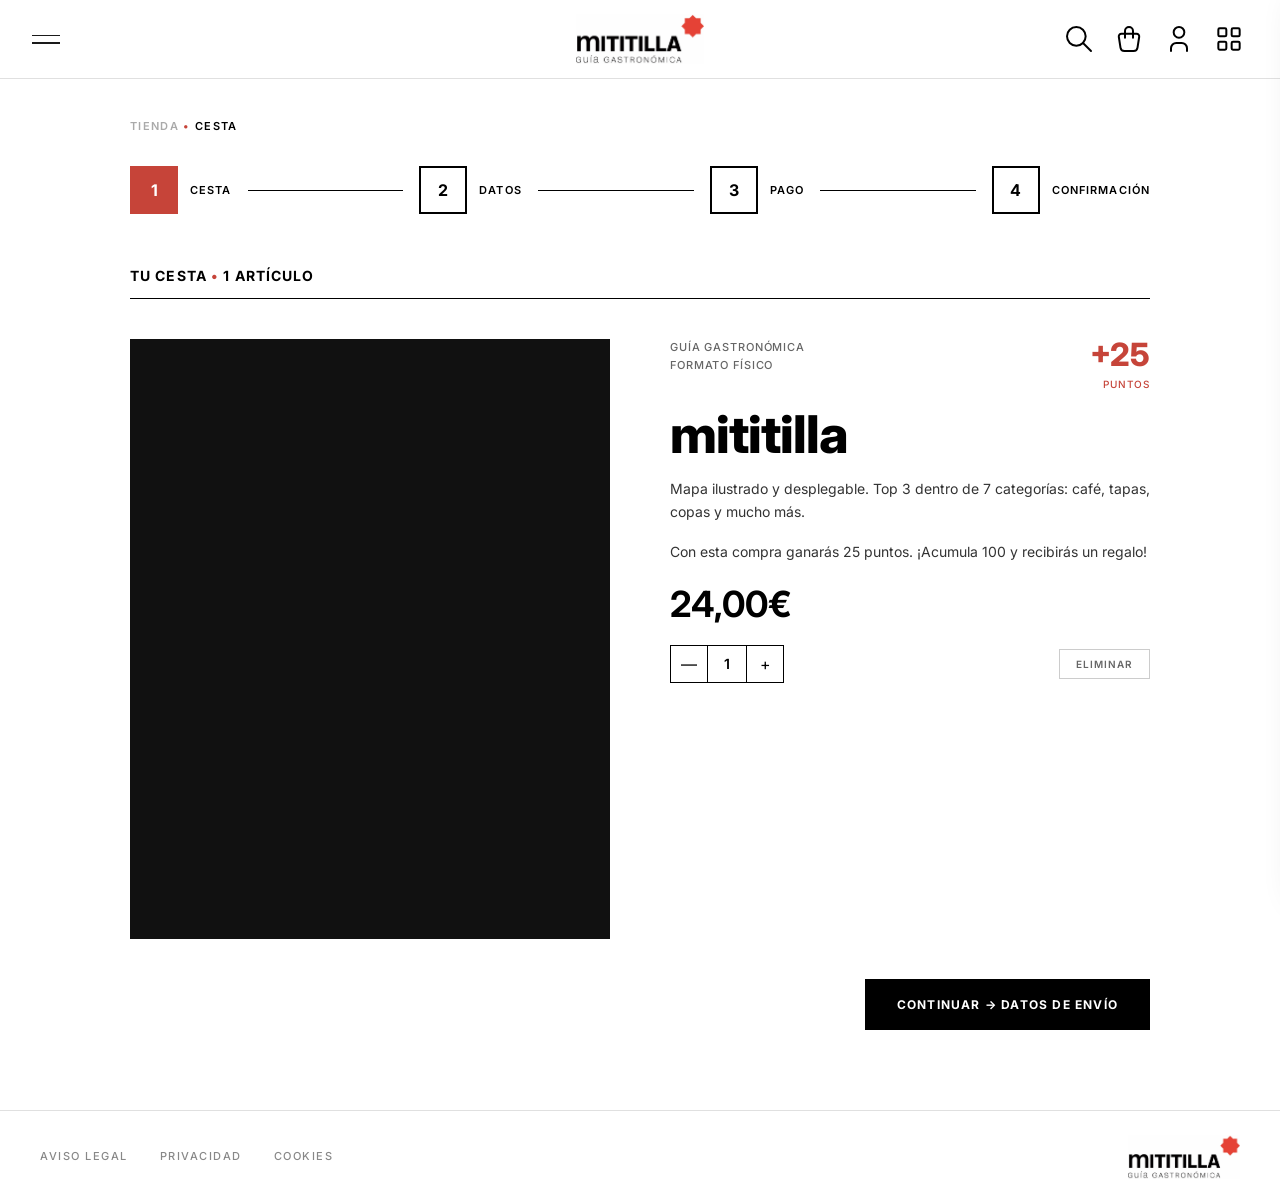
==== cesta.html @ f6d490cc "añadir cambios en el script, la nueva seccion de cesta y de apartados legales, y tienda" ====
<!doctype html>
<html lang="es">
<head>
    <meta charset="utf-8" />
    <meta name="viewport" content="width=device-width, initial-scale=1" />
    <title>Tienda — Mititilla</title>
    <link href="https://fonts.googleapis.com/css2?family=Inter:wght@300;400;600;700;800&display=swap" rel="stylesheet">
    <link rel="stylesheet" href="styles.css">
    <style>

        /* ══════════════════════════
           CHECKOUT — TIENDA
        ══════════════════════════ */

        .tk-wrap {
            max-width: 1100px;
            margin: 0 auto;
            padding: 40px 40px 80px;
        }

        .tk-eyebrow {
            font-size: 11px; font-weight: 600;
            letter-spacing: .12em; text-transform: uppercase;
            margin: 0 0 32px; color: #000;
        }
        .tk-eyebrow-muted { color: #aaa; }
        .tk-eyebrow-dot { color: var(--red); }

        /* ── Stepper ── */
        .tk-stepper {
            display: flex;
            align-items: center;
            margin-bottom: 52px;
        }

        .tk-step-item {
            display: flex;
            align-items: center;
            gap: 12px;
            flex-shrink: 0;
        }

        .tk-step-num {
            width: 48px; height: 48px;
            border: 2px solid #000;
            display: flex; align-items: center; justify-content: center;
            font-size: 16px; font-weight: 700;
            font-family: 'Inter', sans-serif;
            flex-shrink: 0;
            color: #000;
        }

        .tk-step-num.is-active {
            background: var(--red);
            border-color: var(--red);
            color: white;
        }

        .tk-step-num.is-done {
            background: #000;
            border-color: #000;
            color: white;
        }

        .tk-step-label {
            font-size: 11px; font-weight: 600;
            letter-spacing: .1em; text-transform: uppercase;
            color: #000;
        }

        .tk-step-line {
            flex: 1;
            height: 1px;
            background: #000;
            margin: 0 16px;
        }

        /* ── Contenido pasos ── */
        .tk-step-content.hidden { display: none; }

        /* ── Títulos de sección ── */
        .tk-section-title {
            font-size: 14px; font-weight: 700;
            letter-spacing: .08em; text-transform: uppercase;
            color: #000; margin: 0 0 12px;
        }
        .tk-section-title span { color: var(--red); }

        .tk-section-line {
            border: none;
            border-top: 1px solid #000;
            margin: 0 0 40px;
        }

        /* ── Botones ── */
        .tk-btn-primary {
            background: #000; color: white;
            border: none; padding: 18px 32px;
            font-family: 'Inter', sans-serif;
            font-size: 12px; font-weight: 700;
            letter-spacing: .1em; text-transform: uppercase;
            cursor: pointer;
        }
        .tk-btn-primary:hover { background: #222; }

        .tk-btn-outline {
            background: none; color: #000;
            border: 2px solid #000; padding: 16px 28px;
            font-family: 'Inter', sans-serif;
            font-size: 12px; font-weight: 700;
            letter-spacing: .1em; text-transform: uppercase;
            cursor: pointer;
        }
        .tk-btn-outline:hover { background: #000; color: white; }

        /* ══ STEP 1: CESTA ══ */

        .tk-cart-row {
            display: grid;
            grid-template-columns: 1fr 1fr;
            gap: 60px;
            align-items: start;
            margin-bottom: 40px;
        }

        .tk-cart-img-placeholder {
            width: 100%; aspect-ratio: 4/5;
            background: #111; display: block;
        }

        .tk-cart-img img {
            width: 100%; aspect-ratio: 4/5;
            object-fit: cover; display: block;
        }

        .tk-cart-info {
            display: flex;
            flex-direction: column;
            gap: 16px;
        }

        .tk-cart-header {
            display: flex;
            justify-content: space-between;
            align-items: flex-start;
        }

        .tk-cart-category {
            font-size: 11px; font-weight: 500;
            letter-spacing: .08em; text-transform: uppercase;
            color: #666; line-height: 1.6; margin: 0;
        }

        .tk-points-badge { text-align: right; flex-shrink: 0; }

        .tk-points-badge-num {
            font-size: 32px; font-weight: 800;
            color: var(--red); line-height: 1; display: block;
        }

        .tk-points-badge-label {
            font-size: 10px; font-weight: 500;
            letter-spacing: .08em; text-transform: uppercase;
            color: var(--red);
        }

        .tk-cart-brand {
            font-size: 52px; font-weight: 800;
            letter-spacing: -.02em; text-transform: lowercase;
            color: #000; line-height: 1; margin: 0;
        }

        .tk-cart-desc {
            font-size: 14px; font-weight: 400;
            line-height: 1.65; color: #333; margin: 0;
        }

        .tk-cart-price {
            font-size: 36px; font-weight: 700;
            color: #000; margin: 0;
        }

        .tk-cart-controls {
            display: flex;
            align-items: center;
            justify-content: space-between;
        }

        .tk-qty {
            display: flex;
            align-items: center;
            border: 1px solid #000;
        }

        .tk-qty-btn {
            width: 36px; height: 36px;
            background: none; border: none;
            font-size: 16px; cursor: pointer;
            font-family: 'Inter', sans-serif;
            display: flex; align-items: center; justify-content: center;
        }
        .tk-qty-btn:hover { background: #f0f0f0; }

        .tk-qty-num {
            width: 40px; text-align: center;
            font-size: 14px; font-weight: 600;
            border-left: 1px solid #000;
            border-right: 1px solid #000;
            height: 36px; line-height: 36px;
            display: inline-block;
        }

        .tk-eliminar-btn {
            background: none; border: 1px solid #ccc;
            padding: 8px 16px;
            font-family: 'Inter', sans-serif;
            font-size: 10px; font-weight: 600;
            letter-spacing: .1em; text-transform: uppercase;
            cursor: pointer; color: #666;
        }
        .tk-eliminar-btn:hover { border-color: #000; color: #000; }

        .tk-cart-footer {
            display: flex;
            justify-content: flex-end;
        }

        /* ══ STEP 2: DATOS ══ */

        .tk-form-section { margin-bottom: 48px; }

        .tk-form-grid-2 {
            display: grid;
            grid-template-columns: 1fr 1fr;
            gap: 20px;
        }

        .tk-form-group {
            display: flex; flex-direction: column;
            gap: 6px; margin-bottom: 20px;
        }

        .tk-form-label {
            font-size: 10px; font-weight: 700;
            letter-spacing: .1em; text-transform: uppercase;
            color: #000;
        }
        .tk-form-label span { color: var(--red); margin-left: 2px; }

        .tk-form-input {
            border: 1px solid #ccc;
            padding: 12px 14px;
            font-family: 'Inter', sans-serif;
            font-size: 14px; font-weight: 400;
            color: #000; outline: none;
            width: 100%; box-sizing: border-box;
        }
        .tk-form-input:focus { border-color: #000; }

        .tk-form-check {
            display: flex;
            align-items: flex-start;
            gap: 12px;
            margin: 8px 0 32px;
        }

        .tk-form-check input[type="checkbox"] {
            width: 18px; height: 18px;
            accent-color: var(--red);
            flex-shrink: 0; margin-top: 2px;
            cursor: pointer;
        }

        .tk-form-check label {
            font-size: 13px; font-weight: 400;
            color: #333; line-height: 1.5; cursor: pointer;
        }
        .tk-form-check label a { color: #000; text-decoration: underline; }

        .tk-form-footer {
            display: flex;
            justify-content: space-between;
            align-items: center;
            padding-top: 32px;
        }

        .tk-promo-banner {
            background: var(--red); color: white;
            padding: 18px 40px;
            display: flex; align-items: center; gap: 16px;
            margin-top: 52px;
            font-size: 12px; font-weight: 700;
            letter-spacing: .08em; text-transform: uppercase;
        }

        /* ══ STEP 3: PAGO ══ */

        .tk-pay-product {
            display: grid;
            grid-template-columns: 140px 1fr;
            gap: 28px;
            align-items: center;
            margin-bottom: 48px;
        }

        .tk-pay-img-placeholder {
            width: 140px; height: 140px;
            background: #111; display: block;
        }

        .tk-pay-img img {
            width: 140px; height: 140px;
            object-fit: cover; display: block;
        }

        .tk-pay-product-category {
            font-size: 10px; font-weight: 500;
            letter-spacing: .1em; text-transform: uppercase;
            color: #666; margin: 0 0 6px; line-height: 1.6;
        }

        .tk-pay-product-brand {
            font-size: 36px; font-weight: 800;
            letter-spacing: -.02em; text-transform: lowercase;
            color: #000; margin: 0 0 12px;
        }

        .tk-pay-qty-badge {
            display: inline-flex;
            align-items: center; gap: 8px;
            border: 1px solid #000;
            padding: 5px 12px;
            font-size: 11px; font-weight: 600;
            letter-spacing: .08em; text-transform: uppercase;
        }

        .tk-pay-layout {
            display: grid;
            grid-template-columns: 1fr auto;
            gap: 60px;
            align-items: start;
        }

        .tk-price-row {
            display: flex;
            justify-content: space-between;
            align-items: center;
            padding: 16px 0;
            border-bottom: 1px solid #e0e0e0;
            font-size: 13px; font-weight: 400;
            color: #333;
        }
        .tk-price-row:first-child { border-top: 1px solid #e0e0e0; }

        .tk-price-label {
            font-size: 11px; font-weight: 600;
            letter-spacing: .08em; text-transform: uppercase;
        }

        .tk-price-row--total {
            border-bottom: none;
            padding-top: 24px;
        }
        .tk-price-row--total .tk-price-label {
            font-size: 13px; font-weight: 800;
        }
        .tk-price-row--total .tk-price-amount {
            font-size: 32px; font-weight: 800;
            color: #000;
        }

        .tk-shipping-box {
            background: #f5f5f5;
            padding: 20px 24px;
            display: flex; gap: 14px;
            align-items: flex-start;
            width: 300px;
            margin-bottom: 24px;
            box-sizing: border-box;
        }
        .tk-shipping-box svg { flex-shrink: 0; margin-top: 2px; }
        .tk-shipping-box p {
            font-size: 13px; font-weight: 400;
            line-height: 1.6; color: #333; margin: 0;
        }

        /* ══ STEP 4: CONFIRMACIÓN ══ */

        .tk-confirm-hero {
            border: 2px solid #000;
            padding: 32px 40px;
            margin-bottom: 52px;
            display: flex;
            flex-direction: column;
            gap: 14px;
        }

        .tk-confirm-hero-top {
            display: flex;
            align-items: center;
            gap: 24px;
        }

        .tk-check-box {
            width: 56px; height: 56px;
            background: #000;
            display: flex; align-items: center; justify-content: center;
            flex-shrink: 0;
        }

        .tk-confirm-title {
            font-size: 48px; font-weight: 800;
            letter-spacing: -.02em; text-transform: lowercase;
            color: #000; margin: 0; line-height: 1;
        }

        .tk-confirm-sub {
            font-size: 14px; font-weight: 400;
            color: #333; margin: 0;
        }

        .tk-confirm-ref {
            font-size: 11px; font-weight: 700;
            letter-spacing: .12em; text-transform: uppercase;
            color: #000; margin: 0;
        }
        .tk-confirm-ref span { color: var(--red); }

        .tk-confirm-grid {
            display: grid;
            grid-template-columns: 1fr 1fr;
            gap: 12px;
            margin-bottom: 52px;
        }

        .tk-confirm-card {
            border: 1px solid #e0e0e0;
            padding: 20px 24px;
        }

        .tk-confirm-label {
            font-size: 10px; font-weight: 700;
            letter-spacing: .12em; text-transform: uppercase;
            color: #666; margin: 0 0 6px;
        }

        .tk-confirm-value {
            font-size: 14px; font-weight: 400;
            color: #000; margin: 0; line-height: 1.5;
        }
        .tk-confirm-value--red { color: var(--red); font-weight: 600; }

        .tk-confirm-product {
            display: grid;
            grid-template-columns: 100px 1fr auto auto;
            gap: 20px;
            align-items: center;
            border: 1px solid #e0e0e0;
            padding: 20px;
            margin-bottom: 52px;
        }

        .tk-confirm-product-img {
            width: 100px; height: 100px;
            background: #111; display: block;
        }

        .tk-confirm-product-cat {
            font-size: 10px; font-weight: 600;
            letter-spacing: .1em; text-transform: uppercase;
            color: #666; margin: 0 0 4px;
        }

        .tk-confirm-product-brand {
            font-size: 28px; font-weight: 800;
            text-transform: lowercase;
            color: #000; margin: 0;
        }

        .tk-confirm-qty-badge {
            display: inline-flex;
            align-items: center; gap: 8px;
            border: 1px solid #000;
            padding: 5px 12px;
            font-size: 11px; font-weight: 600;
            letter-spacing: .08em; text-transform: uppercase;
        }

        .tk-confirm-product-price {
            font-size: 22px; font-weight: 700;
            color: #000; margin: 0;
        }

        .tk-final-banner {
            background: var(--red); color: white;
            padding: 32px 40px;
            display: flex; gap: 24px;
            align-items: flex-start;
        }
        .tk-final-banner svg { flex-shrink: 0; margin-top: 4px; }

        .tk-final-banner-title {
            font-size: 20px; font-weight: 800;
            letter-spacing: .04em; text-transform: uppercase;
            margin: 0 0 8px; color: white;
        }

        .tk-final-banner-desc {
            font-size: 13px; font-weight: 400;
            color: rgba(255,255,255,0.85);
            margin: 0; line-height: 1.6;
        }

        /* ── Footer ── */
        .site-footer--shop {
            display: flex; justify-content: space-between; align-items: center;
            padding: 24px 40px; border-top: 1px solid var(--border);
        }
        .footer-nav--shop { justify-content: flex-start; gap: 32px; }
        .footer-logo-img { height: 44px; object-fit: contain; display: block; }

        @media (max-width: 768px) {
            .tk-wrap { padding: 24px 20px 60px; }
            .tk-cart-row { grid-template-columns: 1fr; gap: 32px; }
            .tk-form-grid-2 { grid-template-columns: 1fr; }
            .tk-pay-layout { grid-template-columns: 1fr; gap: 32px; }
            .tk-shipping-box { width: 100%; }
            .tk-confirm-grid { grid-template-columns: 1fr; }
            .tk-confirm-product { grid-template-columns: 80px 1fr; gap: 12px; }
            .tk-confirm-qty-badge, .tk-confirm-product-price { grid-column: 2; }
            .tk-step-label { display: none; }
            .tk-confirm-title { font-size: 32px; }
        }

    </style>
</head>
<body>

<header class="site-header">
    <div data-mit-toggle-here></div>
    <div class="logo-wrap">
        <img src="logotipo-08.jpg" alt="Mititilla" class="logo" />
    </div>
    <nav class="header-icons" aria-label="Accesos rápidos">
        <button class="icon-btn" data-target="search" aria-label="Buscar">
            <svg xmlns="http://www.w3.org/2000/svg" width="32" height="32" viewBox="0 0 24 24" fill="none" stroke="#000" stroke-width="1.5" stroke-linecap="round" stroke-linejoin="round"><path d="M10 10m-7 0a7 7 0 1 0 14 0a7 7 0 1 0 -14 0"/><path d="M21 21l-6 -6"/></svg>
        </button>
        <button class="icon-btn" data-target="cart" aria-label="Cesta">
            <svg xmlns="http://www.w3.org/2000/svg" width="32" height="32" viewBox="0 0 24 24" fill="none" stroke="#000" stroke-width="1.5" stroke-linecap="round" stroke-linejoin="round"><path d="M6.331 8h11.339a2 2 0 0 1 1.977 2.304l-1.255 8.152a3 3 0 0 1 -2.966 2.544h-6.852a3 3 0 0 1 -2.965 -2.544l-1.255 -8.152a2 2 0 0 1 1.977 -2.304z"/><path d="M9 11v-5a3 3 0 0 1 6 0v5"/></svg>
        </button>
        <button class="icon-btn" data-target="profile" aria-label="Perfil">
            <svg xmlns="http://www.w3.org/2000/svg" width="32" height="32" viewBox="0 0 24 24" fill="none" stroke="#000" stroke-width="1.5" stroke-linecap="round" stroke-linejoin="round"><path d="M8 7a4 4 0 1 0 8 0a4 4 0 0 0 -8 0"/><path d="M6 21v-2a4 4 0 0 1 4 -4h4a4 4 0 0 1 4 4v2"/></svg>
        </button>
        <button class="icon-btn" data-target="community" aria-label="Comunidad">
            <svg xmlns="http://www.w3.org/2000/svg" width="32" height="32" viewBox="0 0 24 24" fill="none" stroke="#000" stroke-width="1.5" stroke-linecap="round" stroke-linejoin="round"><path d="M4 4m0 1a1 1 0 0 1 1 -1h4a1 1 0 0 1 1 1v4a1 1 0 0 1 -1 1h-4a1 1 0 0 1 -1 -1z"/><path d="M14 4m0 1a1 1 0 0 1 1 -1h4a1 1 0 0 1 1 1v4a1 1 0 0 1 -1 1h-4a1 1 0 0 1 -1 -1z"/><path d="M4 14m0 1a1 1 0 0 1 1 -1h4a1 1 0 0 1 1 1v4a1 1 0 0 1 -1 1h-4a1 1 0 0 1 -1 -1z"/><path d="M14 14m0 1a1 1 0 0 1 1 -1h4a1 1 0 0 1 1 1v4a1 1 0 0 1 -1 1h-4a1 1 0 0 1 -1 -1z"/></svg>
        </button>
    </nav>
</header>

<main>
    <div class="tk-wrap">

        <p class="tk-eyebrow"><span class="tk-eyebrow-muted">TIENDA</span> <span class="tk-eyebrow-dot">•</span> CESTA</p>

        <!-- ── Stepper ── -->
        <div class="tk-stepper">
            <div class="tk-step-item">
                <div class="tk-step-num is-active" id="sn1">1</div>
                <span class="tk-step-label">CESTA</span>
            </div>
            <div class="tk-step-line"></div>
            <div class="tk-step-item">
                <div class="tk-step-num" id="sn2">2</div>
                <span class="tk-step-label">DATOS</span>
            </div>
            <div class="tk-step-line"></div>
            <div class="tk-step-item">
                <div class="tk-step-num" id="sn3">3</div>
                <span class="tk-step-label">PAGO</span>
            </div>
            <div class="tk-step-line"></div>
            <div class="tk-step-item">
                <div class="tk-step-num" id="sn4">4</div>
                <span class="tk-step-label">CONFIRMACIÓN</span>
            </div>
        </div>

        <!-- ══ PASO 1: CESTA ══ -->
        <div id="tk-step-1" class="tk-step-content">

            <p class="tk-section-title">TU CESTA <span>•</span> 1 ARTÍCULO</p>
            <hr class="tk-section-line">

            <div class="tk-cart-row">
                <div class="tk-cart-img">
                    <div class="tk-cart-img-placeholder"></div>
                    <!-- Cuando tengas la foto del producto: <img src="producto.jpg" alt="Guía Mititilla"> -->
                </div>
                <div class="tk-cart-info">
                    <div class="tk-cart-header">
                        <p class="tk-cart-category">GUÍA GASTRONÓMICA<br>FORMATO FÍSICO</p>
                        <div class="tk-points-badge">
                            <span class="tk-points-badge-num">+25</span>
                            <span class="tk-points-badge-label">puntos</span>
                        </div>
                    </div>
                    <h2 class="tk-cart-brand">mititilla</h2>
                    <p class="tk-cart-desc">Mapa ilustrado y desplegable. Top 3 dentro de 7 categorías: café, tapas, copas y mucho más.</p>
                    <p class="tk-cart-desc">Con esta compra ganarás 25 puntos. ¡Acumula 100 y recibirás un regalo!</p>
                    <p class="tk-cart-price">24,00€</p>
                    <div class="tk-cart-controls">
                        <div class="tk-qty">
                            <button class="tk-qty-btn" onclick="changeQty(-1)">—</button>
                            <span class="tk-qty-num" id="tkQty">1</span>
                            <button class="tk-qty-btn" onclick="changeQty(1)">+</button>
                        </div>
                        <button class="tk-eliminar-btn" onclick="tkToast('Artículo eliminado de la cesta')">ELIMINAR</button>
                    </div>
                </div>
            </div>

            <div class="tk-cart-footer">
                <button class="tk-btn-primary" onclick="showStep(2)">CONTINUAR → DATOS DE ENVÍO</button>
            </div>

        </div>

        <!-- ══ PASO 2: DATOS ══ -->
        <div id="tk-step-2" class="tk-step-content hidden">

            <div class="tk-form-section">
                <p class="tk-section-title">DATOS DE ENVÍO <span>•</span> DESTINATARIO</p>
                <hr class="tk-section-line">

                <div class="tk-form-grid-2">
                    <div class="tk-form-group">
                        <label class="tk-form-label" for="fNombre">NOMBRE <span>*</span></label>
                        <input class="tk-form-input" type="text" id="fNombre" autocomplete="given-name">
                    </div>
                    <div class="tk-form-group">
                        <label class="tk-form-label" for="fApellidos">APELLIDOS <span>*</span></label>
                        <input class="tk-form-input" type="text" id="fApellidos" autocomplete="family-name">
                    </div>
                </div>

                <div class="tk-form-group">
                    <label class="tk-form-label" for="fEmail">EMAIL (SERÁ TU USUARIO PARA ACCEDER A LA COMUNIDAD) <span>*</span></label>
                    <input class="tk-form-input" type="email" id="fEmail" autocomplete="email">
                </div>

                <div class="tk-form-group" style="max-width: 320px;">
                    <label class="tk-form-label" for="fTelefono">TELÉFONO (OPCIONAL)</label>
                    <input class="tk-form-input" type="tel" id="fTelefono" autocomplete="tel">
                </div>
            </div>

            <div class="tk-form-section">
                <p class="tk-section-title">DIRECCIÓN <span>•</span> ENVÍO</p>
                <hr class="tk-section-line">

                <div class="tk-form-group">
                    <label class="tk-form-label" for="fCalle">CALLE Y NÚMERO <span>*</span></label>
                    <input class="tk-form-input" type="text" id="fCalle" autocomplete="street-address">
                </div>

                <div class="tk-form-grid-2">
                    <div class="tk-form-group">
                        <label class="tk-form-label" for="fCiudad">CIUDAD <span>*</span></label>
                        <input class="tk-form-input" type="text" id="fCiudad" autocomplete="address-level2">
                    </div>
                    <div class="tk-form-group">
                        <label class="tk-form-label" for="fCP">CÓDIGO POSTAL <span>*</span></label>
                        <input class="tk-form-input" type="text" id="fCP" autocomplete="postal-code">
                    </div>
                </div>

                <div class="tk-form-group">
                    <label class="tk-form-label" for="fPais">PAÍS <span>*</span></label>
                    <input class="tk-form-input" type="text" id="fPais" autocomplete="country-name">
                </div>

                <div class="tk-form-check">
                    <input type="checkbox" id="fPrivacidad">
                    <label for="fPrivacidad">Acepto la <a href="legal.html#privacidad">política de privacidad</a> y el tratamiento de mis datos para gestionar el pedido y el acceso a la comunidad</label>
                </div>

                <hr class="tk-section-line" style="margin-top: 0;">

                <div class="tk-form-footer">
                    <button class="tk-btn-outline" onclick="showStep(1)">← VOLVER A LA CESTA</button>
                    <button class="tk-btn-primary" onclick="validarYContinuar()">CONTINUAR AL PAGO →</button>
                </div>
            </div>

            <div class="tk-promo-banner">
                <svg xmlns="http://www.w3.org/2000/svg" width="20" height="20" viewBox="0 0 24 24" fill="none" stroke="white" stroke-width="1.5" stroke-linecap="round" stroke-linejoin="round"><path d="M12 17.75l-6.172 3.245l1.179 -6.873l-5 -4.867l6.9 -1l3.086 -6.253l3.086 6.253l6.9 1l-5 4.867l1.179 6.873z"/></svg>
                AL COMPLETAR LA COMPRA GANARÁS 25 PUNTOS – ÚNETE A LA COMUNIDAD MITITILLA
            </div>

        </div>

        <!-- ══ PASO 3: PAGO ══ -->
        <div id="tk-step-3" class="tk-step-content hidden">

            <div class="tk-pay-product">
                <div class="tk-pay-img-placeholder"></div>
                <div>
                    <p class="tk-pay-product-category">GUÍA GASTRONÓMICA<br>FORMATO FÍSICO</p>
                    <h2 class="tk-pay-product-brand">mititilla</h2>
                    <div class="tk-pay-qty-badge">
                        <span id="payQty">1</span> GUÍA(S)
                    </div>
                </div>
            </div>

            <div class="tk-pay-layout">
                <div>
                    <div class="tk-price-row">
                        <span class="tk-price-label">SUBTOTAL</span>
                        <span>24,00 €</span>
                    </div>
                    <div class="tk-price-row">
                        <span class="tk-price-label">ENVÍO</span>
                        <span>0,00 €</span>
                    </div>
                    <div class="tk-price-row">
                        <span class="tk-price-label">IVA (21%)</span>
                        <span>5,04 €</span>
                    </div>
                    <div class="tk-price-row tk-price-row--total">
                        <span class="tk-price-label">TOTAL</span>
                        <span class="tk-price-amount">29,04€</span>
                    </div>
                </div>

                <div>
                    <div class="tk-shipping-box">
                        <svg xmlns="http://www.w3.org/2000/svg" width="22" height="22" viewBox="0 0 24 24" fill="none" stroke="#555" stroke-width="1.5" stroke-linecap="round" stroke-linejoin="round"><path d="M7 17m-2 0a2 2 0 1 0 4 0a2 2 0 1 0 -4 0"/><path d="M17 17m-2 0a2 2 0 1 0 4 0a2 2 0 1 0 -4 0"/><path d="M5 17h-2v-11a1 1 0 0 1 1 -1h9v12m-4 0h6m4 0h2v-6h-8m0 -5h5l3 5"/></svg>
                        <p>Envío gratuito a toda España. Estimación aproximada de entrega: 5 – 8 días laborales desde la confirmación y pago del pedido.</p>
                    </div>
                    <button class="tk-btn-outline" onclick="finalizarCompra()">FINALIZAR COMPRA 29,04€</button>
                </div>
            </div>

        </div>

        <!-- ══ PASO 4: CONFIRMACIÓN ══ -->
        <div id="tk-step-4" class="tk-step-content hidden">

            <div class="tk-confirm-hero">
                <div class="tk-confirm-hero-top">
                    <div class="tk-check-box">
                        <svg xmlns="http://www.w3.org/2000/svg" width="28" height="28" viewBox="0 0 24 24" fill="none" stroke="white" stroke-width="2.5" stroke-linecap="round" stroke-linejoin="round"><path d="M5 12l5 5l10 -10"/></svg>
                    </div>
                    <h2 class="tk-confirm-title">pedido confirmado</h2>
                </div>
                <p class="tk-confirm-sub">Gracias por tu compra. Recibirás un email con los detalles y el seguimiento del envío.</p>
                <p class="tk-confirm-ref">REFERENCIA: <span id="cfRef">#MIT - 2026 - 00847</span></p>
            </div>

            <p class="tk-section-title">DETALLE <span>•</span> ENVÍO</p>
            <hr class="tk-section-line">

            <div class="tk-confirm-grid">
                <div class="tk-confirm-card">
                    <p class="tk-confirm-label">DESTINATARIO</p>
                    <p class="tk-confirm-value" id="cfNombre">—</p>
                </div>
                <div class="tk-confirm-card">
                    <p class="tk-confirm-label">EMAIL</p>
                    <p class="tk-confirm-value" id="cfEmail">—</p>
                </div>
                <div class="tk-confirm-card">
                    <p class="tk-confirm-label">DIRECCIÓN</p>
                    <p class="tk-confirm-value" id="cfDireccion" style="white-space: pre-line;">—</p>
                </div>
                <div class="tk-confirm-card">
                    <p class="tk-confirm-label">FECHA DEL PEDIDO</p>
                    <p class="tk-confirm-value" id="cfFecha">—</p>
                </div>
                <div class="tk-confirm-card">
                    <p class="tk-confirm-label">PAGO</p>
                    <p class="tk-confirm-value">Tarjeta **** 4242</p>
                </div>
                <div class="tk-confirm-card">
                    <p class="tk-confirm-label">ESTADO</p>
                    <p class="tk-confirm-value tk-confirm-value--red">EN PREPARACIÓN</p>
                </div>
            </div>

            <p class="tk-section-title">PEDIDO <span>•</span> PRODUCTO(S)</p>
            <hr class="tk-section-line">

            <div class="tk-confirm-product">
                <div class="tk-confirm-product-img"></div>
                <div>
                    <p class="tk-confirm-product-cat">GUÍA GASTRONÓMICA • FORMATO FÍSICO</p>
                    <h3 class="tk-confirm-product-brand">mititilla</h3>
                </div>
                <div class="tk-confirm-qty-badge">
                    <span id="cfQty">1</span> GUÍA(S)
                </div>
                <p class="tk-confirm-product-price">29,04€</p>
            </div>

            <div class="tk-final-banner">
                <svg xmlns="http://www.w3.org/2000/svg" width="28" height="28" viewBox="0 0 24 24" fill="white" stroke="white" stroke-width="0.5" stroke-linecap="round" stroke-linejoin="round"><path d="M12 17.75l-6.172 3.245l1.179 -6.873l-5 -4.867l6.9 -1l3.086 -6.253l3.086 6.253l6.9 1l-5 4.867l1.179 6.873z"/></svg>
                <div>
                    <p class="tk-final-banner-title">+25 PUNTOS ACUMULADOS</p>
                    <p class="tk-final-banner-desc">Accede a la comunidad y sigue ganando puntos con tus publicaciones. Con 100 puntos recibirás un regalo físico en tu dirección.</p>
                </div>
            </div>

        </div>

    </div><!-- /tk-wrap -->
</main>

<footer class="site-footer site-footer--shop">
    <nav class="footer-nav footer-nav--shop">
        <a href="legal.html">AVISO LEGAL</a>
        <a href="legal.html#privacidad">PRIVACIDAD</a>
        <a href="legal.html#cookies">COOKIES</a>
    </nav>
    <img src="logotipo-08.jpg" alt="Mititilla" class="footer-logo-img">
</footer>

<div id="toast" class="toast hidden" role="status" aria-live="polite"></div>
<script src="script.js" defer></script>

<script>
    // Leer cantidad del carrito al cargar
    try {
        const saved = localStorage.getItem('mitCart');
        if (saved) {
            const q = JSON.parse(saved).qty || 1;
            document.getElementById('tkQty').textContent = q;
            document.getElementById('payQty').textContent = q;
        }
    } catch(e) {}
    function showStep(n) {
        for (let i = 1; i <= 4; i++) {
            document.getElementById('tk-step-' + i).classList.toggle('hidden', i !== n);
        }
        ['sn1','sn2','sn3','sn4'].forEach((id, idx) => {
            const el = document.getElementById(id);
            el.classList.remove('is-active','is-done');
            if (idx + 1 === n)      el.classList.add('is-active');
            else if (idx + 1 < n)   el.classList.add('is-done');
        });
        window.scrollTo(0, 0);
    }

    function changeQty(delta) {
        const el = document.getElementById('tkQty');
        let q = Math.min(10, Math.max(1, parseInt(el.textContent) + delta));
        el.textContent = q;
        document.getElementById('payQty').textContent = q;
    }

    function validarYContinuar() {
        const campos = ['fNombre','fApellidos','fEmail','fCalle','fCiudad','fCP','fPais'];
        for (const id of campos) {
            if (!document.getElementById(id).value.trim()) {
                tkToast('Completa todos los campos obligatorios.');
                return;
            }
        }
        if (!document.getElementById('fPrivacidad').checked) {
            tkToast('Debes aceptar la política de privacidad.');
            return;
        }
        showStep(3);
    }

    function finalizarCompra() {
        const nombre    = document.getElementById('fNombre').value.trim();
        const apellidos = document.getElementById('fApellidos').value.trim();
        const email     = document.getElementById('fEmail').value.trim();
        const calle     = document.getElementById('fCalle').value.trim();
        const ciudad    = document.getElementById('fCiudad').value.trim();
        const cp        = document.getElementById('fCP').value.trim();
        const pais      = document.getElementById('fPais').value.trim();
        const qty       = document.getElementById('tkQty').textContent;

        document.getElementById('cfNombre').textContent    = nombre + ' ' + apellidos;
        document.getElementById('cfEmail').textContent     = email;
        document.getElementById('cfDireccion').textContent = calle + '\n' + cp + ' ' + ciudad + ', ' + pais;
        document.getElementById('cfQty').textContent       = qty;

        const meses = ['enero','febrero','marzo','abril','mayo','junio','julio','agosto','septiembre','octubre','noviembre','diciembre'];
        const hoy   = new Date();
        document.getElementById('cfFecha').textContent = hoy.getDate() + ' de ' + meses[hoy.getMonth()] + ' ' + hoy.getFullYear();

        document.getElementById('cfRef').textContent = '#MIT - ' + hoy.getFullYear() + ' - ' + String(Math.floor(10000 + Math.random() * 90000));

        showStep(4);
    }

    function tkToast(msg) {
        const t = document.getElementById('toast');
        if (!t) return;
        t.textContent = msg;
        t.classList.remove('hidden');
        setTimeout(() => t.classList.add('hidden'), 2500);
    }
</script>

</body>
</html>
---- styles.css ----
@import url('https://fonts.googleapis.com/css2?family=Inter:wght@300;400;500;600;700;800&display=swap');

:root {
    --red:        #c64439;
    --green:      #319978;
    --black:      #000000;
    --white:      #ffffff;
    --border:     #e0e0e0;
    --text-body:  #333333;
    --text-muted: #555555;
}

*, *::before, *::after { box-sizing: border-box; margin: 0; padding: 0; }
html, body { height: 100%; }
body {
    font-family: 'Inter', system-ui, -apple-system, sans-serif;
    color: var(--black);
    background: var(--white);
    line-height: 1.4;
    -webkit-font-smoothing: antialiased;
}

/* HEADER */
.site-header {
    display: grid;
    grid-template-columns: 1fr auto 1fr;
    align-items: center;
    padding: 14px 28px;
    border-bottom: 1px solid var(--border);
    background: var(--white);
    position: sticky;
    top: 0;
    z-index: 30;
}

.logo-wrap { justify-self: center; }
.logo {
    height: 50px;
    display: block;
    object-fit: contain;
}

.header-icons {
    justify-self: end;
    display: flex;
    align-items: center;
    gap: 4px;
}
.icon-btn {
    position: relative;
    display: flex;
    align-items: center;
    justify-content: center;
    background: none;
    border: 0;
    padding: 7px;
    cursor: pointer;
    border-radius: 8px;
    transition: background .15s;
}
.icon-btn:hover { background: #f2f2f2; }
.icon-btn svg { display: block; }

.cart-badge {
    position: absolute;
    top: 3px;
    right: 3px;
    background: var(--red);
    color: var(--white);
    font-family: 'Inter', sans-serif;
    font-size: 9px;
    font-weight: 700;
    min-width: 16px;
    height: 16px;
    border-radius: 50%;
    display: flex;
    align-items: center;
    justify-content: center;
    line-height: 1;
    padding: 0 2px;
}

/* HERO */
.hero {
    display: grid;
    grid-template-columns: 2.5fr 1fr;
    align-items: flex-start;
    max-width: 1200px;
    margin: 45px auto 0;
    padding: 0;
    gap: 80px;
}

.hero-actions {
    margin-top: 30px;
    margin-bottom: 30px;
}

.hero-left {
    width: 100%;
    margin: 0;
    padding: 0;
    margin-left: -60px;
}

.hero-img {
    width: 100%;
    height: 500px;
    object-fit: cover;
    border-radius: 10px;
    border: 1px solid var(--border);
    display: block;
}

.hero-right {
    display: flex;
    flex-direction: column;
    gap: 0;
    padding-top: 60px;
}

.eyebrow {
    font-family: 'Inter', sans-serif;
    font-weight: 400;
    font-size: 14px;
    letter-spacing: 2px;
    text-transform: uppercase;
    color: #000000;
    margin-top: 0;
    margin-bottom: 16px;
    line-height: 1.3;
    white-space: nowrap;
}

.eyebrow .dot {
    color: #c64439 !important;
    -webkit-text-fill-color: #c64439 !important;
}

.hero-title-img {
    width: 100%;
    max-width: 500px;
    height: auto;
    display: block;
    margin-bottom: 20px;
}

.hero-desc {
    font-family: 'Inter', sans-serif;
    font-weight: 400;
    font-size: 15px;
    line-height: 1.3;
    color: var(--text-body);
    max-width: 440px;
    margin-bottom: 32px;
}

.cta-btn {
    display: inline-flex;
    align-items: center;
    gap: 10px;
    background: var(--black);
    color: var(--white);
    text-decoration: none;
    font-family: 'Inter', sans-serif;
    font-weight: 600;
    font-size: 13px;
    letter-spacing: 1.8px;
    text-transform: uppercase;
    padding: 13px 20px;
    border-radius: 8px;
    align-self: flex-start;
    transition: opacity .15s;
}
.cta-btn:hover { opacity: .72; }
.cta-btn svg { flex-shrink: 0; }

.icon-row {
    width: 100%;
    overflow: hidden;
    margin-top: 70px;
    margin-bottom: 50px;
}

.ICON {
    width: 100%;
    max-width: 100%;
    height: auto;
    display: block;
}

/* SECCIÓN EXCLUSIVA */
.exclusive-section {
    display: grid;
    grid-template-columns: 1fr 200px 1fr;
    align-items: center;
    gap: 0;
    background: var(--red);
    color: var(--white);
    padding: 64px 80px;
    margin-top: 0;
}

.exclusive-left { padding-right: 40px; }

.exclusive-eyebrow {
    font-family: 'Inter', sans-serif;
    font-weight: 500;
    font-size: 11px;
    letter-spacing: 2.5px;
    text-transform: uppercase;
    color: rgba(255,255,255,.8);
    margin-bottom: 16px;
}

.exclusive-title-img {
    width: 100%;
    max-width: 350px;
    height: auto;
    display: block;
    margin-bottom: 20px;
}

.exclusive-desc {
    font-family: 'Inter', sans-serif;
    font-size: 14px;
    color: #ffffff;
    line-height: 1.5;
    max-width: 350px;
}

.exclusive-center {
    display: flex;
    align-items: center;
    justify-content: center;
}

.star-img {
    width: 250px;
    height: auto;
    display: block;
    margin-left: 190px;
}

.exclusive-right {
    display: flex;
    flex-direction: column;
    align-items: flex-end;
    justify-content: center;
    gap: 28px;
    padding-left: 40px;
}

.logo-img {
    width: 200%;
    max-width: 400px;
    height: auto;
    display: block;
    margin-bottom: 24px;
    margin-right: -50px;
}

.perfiles-btn {
    background: var(--white);
    color: var(--red);
    border: 0;
    padding: 11px 20px;
    font-family: 'Inter', sans-serif;
    font-weight: 700;
    font-size: 11px;
    letter-spacing: 2px;
    text-transform: uppercase;
    border-radius: 6px;
    cursor: pointer;
    transition: transform .15s, box-shadow .15s;
}
.perfiles-btn:hover {
    transform: translateY(-2px);
    box-shadow: 0 5px 16px rgba(0,0,0,.2);
}

/* FOOTER */
.site-footer {
    border-top: 1px solid var(--border);
    padding: 30px 18px;
    text-align: center;
}
.footer-nav {
    display: flex;
    justify-content: center;
    gap: 48px;
    flex-wrap: wrap;
}
.footer-nav a {
    text-decoration: none;
    color: #888;
    font-family: 'Inter', sans-serif;
    font-size: 11px;
    font-weight: 500;
    letter-spacing: 1.5px;
    text-transform: uppercase;
    transition: color .2s;
}
.footer-nav a:hover { color: var(--red); }

/* UTILIDADES */
.hidden { display: none !important; }

.toast {
    position: fixed;
    left: 50%;
    transform: translateX(-50%);
    bottom: 30px;
    background: #111;
    color: var(--white);
    font-family: 'Inter', sans-serif;
    font-size: 13px;
    padding: 10px 22px;
    border-radius: 8px;
    z-index: 60;
    white-space: nowrap;
    pointer-events: none;
}

/* RESPONSIVE */
@media (max-width: 960px) {
    .hero {
        grid-template-columns: 1fr;
        gap: 32px;
        padding: 0 24px;
        margin-top: 32px;
    }
    .hero-desc { max-width: 100%; font-size: 18px; }
    .eyebrow { font-size: 16px; }

    .exclusive-section {
        grid-template-columns: 1fr;
        gap: 40px;
        padding: 48px 32px;
    }
    .exclusive-left { padding-right: 0; }
    .exclusive-right { align-items: center; padding-left: 0; }
    .exclusive-desc { max-width: 100%; }
}

@media (max-width: 540px) {
    .site-header { padding: 12px 16px; }
    .logo { height: 38px; }
    .header-icons { gap: 0; }
    .icon-btn { padding: 5px; }
    .icon-btn svg { width: 26px; height: 26px; }

    .hero { padding: 0 16px; }
    .hero-desc { font-size: 16px; }
    .eyebrow { font-size: 13px; letter-spacing: 2px; }

    .exclusive-section { padding: 36px 20px; }

    .footer-nav { gap: 20px; }
    .footer-nav a { font-size: 10px; }
}


/* =============================================
   MENÚ DESPLEGABLE MITITILLA
   ============================================= */

@import url('https://fonts.googleapis.com/css2?family=Inter:wght@300;600&display=swap');

:root {
    --mit-verde:   #5BAF96;
    --mit-rojo:    #B03A2E;
    --mit-negro:   #1a1a1a;
    --mit-blanco:  #ffffff;
    --mit-overlay: rgba(0, 0, 0, 0.45);
    --mit-ancho:   480px;
    --mit-dur:     0.42s;
    --mit-ease:    cubic-bezier(0.76, 0, 0.24, 1);
}

/* Botón hamburguesa — izquierda del header */
.mit-menu-toggle {
    justify-self: start;
    display: flex;
    flex-direction: column;
    justify-content: center;
    gap: 6px;
    width: 36px;
    height: 36px;
    background: none;
    border: none;
    cursor: pointer;
    padding: 4px;
    position: relative;
    z-index: 1100;
}

.mit-menu-toggle span {
    display: block;
    width: 100%;
    height: 1.5px;
    background-color: var(--mit-negro);
    transition: transform var(--mit-dur) var(--mit-ease), opacity 0.2s ease;
    transform-origin: center;
}

.mit-menu-toggle.is-open span:nth-child(1) {
    transform: translateY(3.75px) rotate(45deg);
}
.mit-menu-toggle.is-open span:nth-child(2) {
    transform: translateY(-3.75px) rotate(-45deg);
}

/* Overlay */
.mit-overlay {
    position: fixed;
    inset: 0;
    background: var(--mit-overlay);
    opacity: 0;
    visibility: hidden;
    z-index: 900;
    transition: opacity var(--mit-dur) var(--mit-ease),
    visibility 0s linear var(--mit-dur);
    backdrop-filter: blur(1px);
}
.mit-overlay.is-visible {
    opacity: 1;
    visibility: visible;
    transition: opacity var(--mit-dur) var(--mit-ease);
}

/* Panel */
.mit-nav-panel {
    position: fixed;
    top: 0;
    left: 0;
    width: var(--mit-ancho);
    max-width: 100vw;
    height: 100dvh;
    background: var(--mit-blanco);
    z-index: 1000;
    display: flex;
    flex-direction: column;
    transform: translateX(-100%);
    transition: transform var(--mit-dur) var(--mit-ease);
    overflow: hidden;
}
.mit-nav-panel.is-open {
    transform: translateX(0);
}

/* Cabecera del panel */
.mit-panel-head {
    display: flex;
    align-items: center;
    justify-content: space-between;
    padding: 22px 28px 16px;
    flex-shrink: 0;
}
.mit-panel-close {
    background: none;
    border: none;
    cursor: pointer;
    font-family: 'Inter', sans-serif;
    font-weight: 300;
    font-size: 22px;
    color: var(--mit-negro);
    line-height: 1;
    padding: 4px 6px;
    transition: opacity 0.2s;
}
.mit-panel-close:hover { opacity: 0.5; }

/* Subnav */
.mit-subnav {
    display: flex;
    gap: 24px;
    padding: 0 28px 20px;
    border-bottom: 1px solid #ebebeb;
    flex-shrink: 0;
}
.mit-subnav a {
    font-family: 'Inter', sans-serif;
    font-weight: 300;
    font-size: 11px;
    letter-spacing: 0.08em;
    text-transform: uppercase;
    color: var(--mit-negro);
    text-decoration: none;
    padding-bottom: 3px;
    position: relative;
    transition: color 0.2s;
}
.mit-subnav a.active::after,
.mit-subnav a:hover::after {
    content: '';
    position: absolute;
    bottom: 0;
    left: 0;
    width: 100%;
    height: 1px;
    background: var(--mit-negro);
}

/* Título */
.mit-panel-title {
    padding: 32px 28px 24px;
    flex-shrink: 0;
}
.mit-panel-title h2 {
    font-family: 'Inter', sans-serif;
    font-weight: 600;
    font-size: clamp(18px, 3.5vw, 22px);
    letter-spacing: 0.04em;
    color: var(--mit-negro);
    margin: 0;
    display: flex;
    align-items: center;
    gap: 10px;
}
.mit-panel-title h2 .dot {
    color: var(--mit-rojo);
    font-size: 1.3em;
    line-height: 0;
}

/* Lista nav */
.mit-nav-list {
    list-style: none;
    margin: 0;
    padding: 0 28px;
    flex: 1;
    overflow-y: auto;
}
.mit-nav-list li {
    opacity: 0;
    transform: translateX(-18px);
    transition: opacity 0.35s ease, transform 0.35s ease;
}
.mit-nav-panel.is-open .mit-nav-list li:nth-child(1) { transition-delay: 0.08s; opacity: 1; transform: none; }
.mit-nav-panel.is-open .mit-nav-list li:nth-child(2) { transition-delay: 0.13s; opacity: 1; transform: none; }
.mit-nav-panel.is-open .mit-nav-list li:nth-child(3) { transition-delay: 0.18s; opacity: 1; transform: none; }
.mit-nav-panel.is-open .mit-nav-list li:nth-child(4) { transition-delay: 0.23s; opacity: 1; transform: none; }
.mit-nav-panel.is-open .mit-nav-list li:nth-child(5) { transition-delay: 0.28s; opacity: 1; transform: none; }

.mit-nav-list a {
    display: inline-block;
    font-family: 'Inter', sans-serif;
    font-weight: 300;
    font-size: clamp(20px, 4vw, 26px);
    letter-spacing: 0.05em;
    color: var(--mit-negro);
    text-decoration: none;
    padding: 14px 0 10px;
    position: relative;
    transition: color 0.2s;
}
.mit-nav-list a::after {
    content: '';
    position: absolute;
    bottom: 8px;
    left: 0;
    width: 0;
    height: 1.5px;
    background: var(--mit-negro);
    transition: width 0.25s ease;
}
.mit-nav-list a.active::after,
.mit-nav-list a:hover::after { width: 100%; }
.mit-nav-list a.active { font-weight: 600; }
.mit-nav-list li + li { border-top: 1px solid #f0f0f0; }

/* Azulejos decorativos */
.mit-panel-deco {
    flex-shrink: 0;
    padding: 0;
    display: grid;
    grid-template-columns: repeat(10, 1fr);
    grid-template-rows: repeat(2, 1fr);
    width: 100%;
    aspect-ratio: 10 / 2;
    overflow: hidden;
}
.mit-panel-deco svg { width: 100%; height: 100%; display: block; }

@media (max-width: 520px) {
    :root { --mit-ancho: 100vw; }
    .mit-nav-list a { font-size: 22px; }
}


/* =============================================
   TIENDA
   ============================================= */

.shop-header {
    padding: 32px 80px 16px;
}
.shop-title {
    font-family: 'Inter', sans-serif;
    font-weight: 400;
    font-size: 14px;
    letter-spacing: 2px;
    text-transform: uppercase;
    color: var(--black);
}
.shop-divider {
    border: none;
    border-top: 1px solid var(--border);
    margin: 0;
}

/* Sección producto */
.product-section {
    display: grid;
    grid-template-columns: 1.1fr 0.9fr;
    gap: 64px;
    max-width: 1200px;
    margin: 48px auto 80px;
    padding: 0 80px;
}

/* Slideshow */
.product-gallery {
    display: flex;
    flex-direction: column;
}

    .slideshow {
        position: relative;
        width: 100%;
        aspect-ratio: 1 / 1;
    overflow: hidden;
    background: #111;
    border-radius: 6px;
}
.slide {
    position: absolute;
    inset: 0;
    opacity: 0;
    transition: opacity 0.7s ease;
}
.slide.active { opacity: 1; }
.slide img {
    width: 100%;
    height: 100%;
    object-fit: cover;
    display: block;
}
.slide-dots {
    display: flex;
    justify-content: center;
    gap: 10px;
    margin-top: 18px;
}
.slide-dot {
    width: 10px;
    height: 10px;
    border-radius: 50%;
    background: #ccc;
    border: none;
    cursor: pointer;
    padding: 0;
    transition: background 0.2s;
}
.slide-dot.active { background: var(--black); }

/* Info producto */
.product-info {
    display: flex;
    flex-direction: column;
    padding-top: 4px;
}
.product-category {
    font-family: 'Inter', sans-serif;
    font-weight: 300;
    font-size: 11px;
    letter-spacing: 2px;
    text-transform: uppercase;
    color: var(--text-muted);
    line-height: 1.9;
    margin-bottom: 18px;
}
.product-name {
    font-family: 'Inter', sans-serif;
    font-weight: 800;
    font-size: clamp(38px, 5vw, 58px);
    letter-spacing: -1.5px;
    color: var(--black);
    line-height: 1;
    margin-bottom: 22px;
}
.product-desc {
    display: flex;
    flex-direction: column;
    gap: 16px;
    margin-bottom: 28px;
}
.product-desc p {
    font-family: 'Inter', sans-serif;
    font-weight: 400;
    font-size: 14px;
    line-height: 1.65;
    color: var(--text-body);
}
.product-price {
    font-family: 'Inter', sans-serif;
    font-weight: 700;
    font-size: 38px;
    color: var(--black);
    letter-spacing: -0.5px;
    margin-bottom: 22px;
}

/* Selector de cantidad */
.product-qty {
    display: inline-flex;
    align-items: stretch;
    border: 1px solid var(--border);
    border-radius: 6px;
    overflow: hidden;
    width: fit-content;
    margin-bottom: 24px;
}
.qty-btn {
    background: none;
    border: none;
    width: 42px;
    height: 42px;
    font-size: 22px;
    font-weight: 300;
    cursor: pointer;
    color: var(--black);
    transition: background 0.15s;
    display: flex;
    align-items: center;
    justify-content: center;
    flex-shrink: 0;
}
.qty-btn:hover { background: #f5f5f5; }
.qty-value {
    font-family: 'Inter', sans-serif;
    font-weight: 400;
    font-size: 15px;
    min-width: 44px;
    display: flex;
    align-items: center;
    justify-content: center;
    border-left: 1px solid var(--border);
    border-right: 1px solid var(--border);
}

/* Botón añadir a la cesta */
.add-to-cart-btn {
    display: flex;
    align-items: center;
    justify-content: center;
    gap: 10px;
    width: 100%;
    background: var(--black);
    color: var(--white);
    border: none;
    font-family: 'Inter', sans-serif;
    font-weight: 600;
    font-size: 13px;
    letter-spacing: 1.8px;
    text-transform: uppercase;
    padding: 15px 24px;
    border-radius: 8px;
    cursor: pointer;
    transition: opacity 0.15s;
}
.add-to-cart-btn:hover { opacity: 0.75; }

/* Footer variante tienda */
.site-footer--shop {
    display: flex;
    align-items: center;
    justify-content: space-between;
    padding: 24px 40px;
    text-align: left;
}
.footer-nav--shop {
    justify-content: flex-start;
}
.footer-logo-img {
    height: 52px;
    object-fit: contain;
    display: block;
}

/* Modal cesta */
.cart-modal {
    position: fixed;
    inset: 0;
    background: rgba(0, 0, 0, 0.48);
    z-index: 2000;
    display: flex;
    align-items: stretch;
    justify-content: flex-end;
    backdrop-filter: blur(2px);
}
.cart-modal-panel {
    background: var(--white);
    width: 420px;
    max-width: 100vw;
    height: 100%;
    padding: 40px 36px;
    display: flex;
    flex-direction: column;
    overflow-y: auto;
    box-shadow: -4px 0 28px rgba(0, 0, 0, 0.14);
    animation: slideInRight 0.35s cubic-bezier(0.76, 0, 0.24, 1);
}
@keyframes slideInRight {
    from { transform: translateX(100%); }
    to   { transform: translateX(0);    }
}
.cart-modal-head {
    display: flex;
    align-items: center;
    justify-content: space-between;
    margin-bottom: 20px;
}
.cart-modal-title {
    font-family: 'Inter', sans-serif;
    font-weight: 400;
    font-size: 13px;
    letter-spacing: 2px;
    text-transform: uppercase;
}
.cart-modal-close {
    background: none;
    border: none;
    font-size: 20px;
    font-weight: 300;
    cursor: pointer;
    padding: 4px 6px;
    transition: opacity 0.2s;
    color: var(--black);
}
.cart-modal-close:hover { opacity: 0.45; }

.cart-item {
    padding: 28px 0;
}
.cart-item-name {
    font-family: 'Inter', sans-serif;
    font-weight: 700;
    font-size: 20px;
    letter-spacing: -0.5px;
    margin-bottom: 4px;
}
.cart-item-sub {
    font-family: 'Inter', sans-serif;
    font-weight: 400;
    font-size: 12px;
    color: var(--text-muted);
    letter-spacing: 0.5px;
    margin-bottom: 16px;
}
.cart-item-qty {
    font-family: 'Inter', sans-serif;
    font-size: 14px;
    color: var(--text-muted);
    margin-bottom: 8px;
}
.cart-item-total {
    font-family: 'Inter', sans-serif;
    font-size: 28px;
    font-weight: 300;
    color: var(--black);
    margin-top: 16px;
    letter-spacing: -0.5px;
}
.cart-item-total strong { font-weight: 700; }

.confirm-btn {
    display: block;
    width: 100%;
    background: var(--black);
    color: var(--white);
    border: none;
    font-family: 'Inter', sans-serif;
    font-weight: 600;
    font-size: 13px;
    letter-spacing: 1.8px;
    text-transform: uppercase;
    padding: 16px;
    border-radius: 8px;
    cursor: pointer;
    margin-top: 32px;
    transition: opacity 0.15s;
}
.confirm-btn:hover { opacity: 0.75; }

.keep-shopping-btn {
    display: block;
    width: 100%;
    background: none;
    border: none;
    font-family: 'Inter', sans-serif;
    font-size: 13px;
    color: var(--text-muted);
    letter-spacing: 0.5px;
    cursor: pointer;
    margin-top: 14px;
    padding: 8px;
    text-align: center;
    transition: color 0.2s;
}
.keep-shopping-btn:hover { color: var(--black); }

/* Confirmación pedido */
.order-confirmed {
    display: flex;
    flex-direction: column;
    align-items: center;
    text-align: center;
    padding-top: 48px;
    gap: 20px;
}
.order-check {
    font-size: 56px;
    color: var(--green);
    line-height: 1;
}
.order-thanks {
    font-family: 'Inter', sans-serif;
    font-size: 15px;
    line-height: 1.7;
    color: var(--text-body);
}
.order-ref {
    font-family: 'Inter', sans-serif;
    font-size: 12px;
    color: var(--text-muted);
    letter-spacing: 1px;
}

/* Responsive tienda */
@media (max-width: 900px) {
    .product-section {
        display: grid;
        grid-template-columns: 1.1fr 0.9fr;
        gap: 900px;
        margin-top: 20px;
    }
    .shop-header { padding: 24px 32px 14px; }
}
@media (max-width: 540px) {
    .shop-header  { padding: 20px 16px 12px; }
    .product-section { padding: 0 16px 48px; }
    .site-footer--shop { padding: 20px 16px; }
    .footer-logo-img { height: 38px; }
    .cart-modal-panel { padding: 28px 20px; width: 100vw; }
}

/* ═══════════════════════════════════════════════
   BUSCADOR
   ═══════════════════════════════════════════════ */

.mit-search-overlay {
    position: fixed;
    inset: 0;
    background: var(--white);
    z-index: 1500;
    opacity: 0;
    visibility: hidden;
    transition: opacity 0.3s ease, visibility 0s linear 0.3s;
}
.mit-search-overlay.is-open {
    opacity: 1;
    visibility: visible;
    transition: opacity 0.3s ease;
}

.mit-search-bar {
    background: var(--white);
    border-bottom: 1px solid var(--border);
    padding: 22px 40px;
    transform: translateY(-100%);
    transition: transform 0.35s cubic-bezier(0.76, 0, 0.24, 1);
}
.mit-search-overlay.is-open .mit-search-bar {
    transform: translateY(0);
}

.mit-search-inner {
    display: flex;
    align-items: center;
    gap: 16px;
    max-width: 760px;
    margin: 0 auto;
}
.mit-search-icon {
    color: #aaa;
    flex-shrink: 0;
}
.mit-search-input {
    flex: 1;
    border: none;
    outline: none;
    font-family: 'Inter', sans-serif;
    font-weight: 300;
    font-size: 22px;
    color: var(--black);
    background: transparent;
}
.mit-search-input::placeholder { color: #bbb; }

.mit-search-close {
    background: none;
    border: none;
    font-size: 20px;
    font-weight: 300;
    color: var(--black);
    cursor: pointer;
    padding: 4px 6px;
    flex-shrink: 0;
    transition: opacity 0.2s;
}
.mit-search-close:hover { opacity: 0.45; }

.mit-search-results {
    max-width: 760px;
    margin: 0 auto;
    padding: 8px 40px 40px;
    transform: translateY(-20px);
    transition: transform 0.35s cubic-bezier(0.76, 0, 0.24, 1) 0.05s;
}
.mit-search-overlay.is-open .mit-search-results {
    transform: translateY(0);
}

.mit-search-result {
    display: flex;
    flex-direction: column;
    padding: 18px 0;
    border-bottom: 1px solid #f0f0f0;
    text-decoration: none;
    color: var(--black);
    transition: opacity 0.2s;
}
.mit-search-result:last-child { border-bottom: none; }
.mit-search-result:hover { opacity: 0.5; }

.mit-search-result-title {
    font-family: 'Inter', sans-serif;
    font-weight: 600;
    font-size: 18px;
    letter-spacing: 0.02em;
}
.mit-search-result-desc {
    font-family: 'Inter', sans-serif;
    font-weight: 300;
    font-size: 13px;
    color: var(--text-muted);
    margin-top: 4px;
    letter-spacing: 0.5px;
}
.mit-search-empty {
    font-family: 'Inter', sans-serif;
    font-size: 14px;
    color: var(--text-muted);
    padding: 24px 0;
}

@media (max-width: 540px) {
    .mit-search-bar     { padding: 16px 20px; }
    .mit-search-results { padding: 8px 20px 32px; }
    .mit-search-input   { font-size: 18px; }
    .mit-search-result-title { font-size: 16px; }
}


/* ═══════════════════════════════════════════
   PERFIL
   ═══════════════════════════════════════════ */

.profile-layout {
    display: grid;
    grid-template-columns: 300px 1fr;
    min-height: 70vh;
    border-top: 1px solid var(--border);
}

.profile-sidebar {
    border-right: 1px solid var(--border);
    padding: 48px 28px 40px;
    display: flex;
    flex-direction: column;
}

.profile-avatar-wrap {
    display: flex;
    justify-content: center;
    margin-bottom: 20px;
}

.profile-avatar {
    width: 96px;
    height: 96px;
    border-radius: 50%;
    object-fit: cover;
    display: block;
}

.profile-name {
    font-family: 'Inter', sans-serif;
    font-weight: 700;
    font-size: 18px;
    color: var(--black);
    text-align: center;
    margin-bottom: 4px;
}

.profile-email-text {
    font-family: 'Inter', sans-serif;
    font-size: 13px;
    color: var(--text-muted);
    text-align: center;
    margin-bottom: 14px;
}

.profile-points-row {
    display: flex;
    align-items: center;
    justify-content: center;
    gap: 6px;
    margin-bottom: 24px;
}

.points-num {
    font-family: 'Inter', sans-serif;
    font-weight: 700;
    font-size: 15px;
    color: var(--red);
}

.points-label {
    font-family: 'Inter', sans-serif;
    font-size: 13px;
    color: var(--text-muted);
}

.profile-hr {
    border: none;
    border-top: 1px solid var(--border);
    margin: 8px 0 12px;
}

.profile-sidenav {
    display: flex;
    flex-direction: column;
    gap: 2px;
    margin-bottom: 4px;
}

.sidenav-item {
    display: flex;
    align-items: center;
    gap: 12px;
    padding: 11px 14px;
    border: none;
    border-left: 3px solid transparent;
    background: none;
    cursor: pointer;
    font-family: 'Inter', sans-serif;
    font-weight: 400;
    font-size: 14px;
    color: var(--black);
    border-radius: 0 6px 6px 0;
    text-align: left;
    width: 100%;
    transition: background 0.15s;
}

.sidenav-item:hover { background: #f5f5f5; }

.sidenav-item.active {
    background: #f5f5f5;
    border-left-color: var(--red);
    font-weight: 600;
}

.sidenav-item--danger { color: var(--red); }
.sidenav-item--danger svg { stroke: var(--red); }

/* Main */
.profile-main {
    padding: 48px 64px;
}

.profile-breadcrumb {
    font-family: 'Inter', sans-serif;
    font-size: 11px;
    letter-spacing: 2px;
    text-transform: uppercase;
    color: var(--text-muted);
    margin-bottom: 10px;
}

.profile-section-title {
    font-family: 'Inter', sans-serif;
    font-weight: 800;
    font-size: clamp(42px, 6vw, 68px);
    color: var(--black);
    line-height: 1;
    letter-spacing: -2px;
    margin-bottom: 40px;
}

/* Form */
.profile-form {
    display: flex;
    flex-direction: column;
    gap: 24px;
    max-width: 740px;
}

.form-row-2 {
    display: grid;
    grid-template-columns: 1fr 1fr;
    gap: 20px;
}

.form-group {
    display: flex;
    flex-direction: column;
    gap: 8px;
}

.form-group--half { max-width: 360px; }

.form-label {
    font-family: 'Inter', sans-serif;
    font-weight: 500;
    font-size: 11px;
    letter-spacing: 1.5px;
    text-transform: uppercase;
    color: var(--black);
}

.required { color: var(--red); }

.form-input {
    font-family: 'Inter', sans-serif;
    font-size: 15px;
    color: var(--black);
    border: 1px solid var(--border);
    border-radius: 6px;
    padding: 12px 16px;
    outline: none;
    width: 100%;
    transition: border-color 0.2s;
    background: var(--white);
}

.form-input:focus { border-color: var(--black); }

.form-actions {
    display: flex;
    gap: 14px;
    align-items: center;
    margin-top: 8px;
}

.btn-profile-primary {
    background: var(--black);
    color: var(--white);
    border: none;
    font-family: 'Inter', sans-serif;
    font-weight: 600;
    font-size: 12px;
    letter-spacing: 2px;
    text-transform: uppercase;
    padding: 14px 28px;
    border-radius: 6px;
    cursor: pointer;
    transition: opacity 0.15s;
}
.btn-profile-primary:hover { opacity: 0.75; }

.btn-profile-secondary {
    background: var(--white);
    color: var(--black);
    border: 1.5px solid var(--black);
    font-family: 'Inter', sans-serif;
    font-weight: 600;
    font-size: 12px;
    letter-spacing: 2px;
    text-transform: uppercase;
    padding: 14px 28px;
    border-radius: 6px;
    cursor: pointer;
    transition: background 0.15s, color 0.15s;
}
.btn-profile-secondary:hover { background: var(--black); color: var(--white); }

.btn-profile-danger {
    background: var(--red);
    color: var(--white);
    border: none;
    font-family: 'Inter', sans-serif;
    font-weight: 600;
    font-size: 12px;
    letter-spacing: 2px;
    text-transform: uppercase;
    padding: 14px 28px;
    border-radius: 6px;
    cursor: pointer;
    transition: opacity 0.15s;
}
.btn-profile-danger:hover { opacity: 0.8; }

/* Pedidos */
.orders-list { display: flex; flex-direction: column; gap: 16px; max-width: 580px; }

.order-card {
    border: 1px solid var(--border);
    border-radius: 8px;
    padding: 20px 24px;
}

.order-card-top {
    display: flex;
    justify-content: space-between;
    align-items: center;
    margin-bottom: 8px;
}

.order-card-ref {
    font-family: 'Inter', sans-serif;
    font-weight: 600;
    font-size: 14px;
}

.order-card-status {
    font-family: 'Inter', sans-serif;
    font-size: 12px;
    font-weight: 600;
    color: var(--green);
    letter-spacing: 0.5px;
}

.order-card-name {
    font-family: 'Inter', sans-serif;
    font-size: 15px;
    margin-bottom: 4px;
}

.order-card-detail {
    font-family: 'Inter', sans-serif;
    font-size: 13px;
    color: var(--text-muted);
}

/* Modals */
.profile-modal {
    position: fixed;
    inset: 0;
    background: rgba(0,0,0,0.5);
    z-index: 2000;
    display: flex;
    align-items: center;
    justify-content: center;
}

.profile-modal-box {
    background: var(--white);
    border-radius: 12px;
    padding: 40px;
    max-width: 380px;
    width: 90%;
    text-align: center;
}

.profile-modal-title {
    font-family: 'Inter', sans-serif;
    font-weight: 700;
    font-size: 20px;
    margin-bottom: 12px;
}

.profile-modal-desc {
    font-family: 'Inter', sans-serif;
    font-size: 14px;
    color: var(--text-muted);
    line-height: 1.6;
    margin-bottom: 24px;
}

.profile-modal-actions {
    display: flex;
    gap: 12px;
    justify-content: center;
}

/* Responsive */
@media (max-width: 860px) {
    .profile-layout { grid-template-columns: 1fr; }
    .profile-sidebar { border-right: none; border-bottom: 1px solid var(--border); padding: 32px 24px; }
    .profile-main { padding: 32px 24px; }
    .form-row-2 { grid-template-columns: 1fr; }
    .form-group--half { max-width: 100%; }
}

@media (max-width: 540px) {
    .profile-section-title { font-size: 36px; letter-spacing: -1px; }
    .profile-main { padding: 24px 16px; }
    .form-actions { flex-direction: column; }
    .btn-profile-primary, .btn-profile-secondary { width: 100%; text-align: center; }
}

.profile-section-title-img {
    width: 100%;
    max-width: 600px;
    height: auto;
    display: block;
    margin-bottom: 40px;
}

/* ═══════════════════════════════════════════
   PERFIL — DASHBOARD
   ═══════════════════════════════════════════ */

.pf-dashboard {
    max-width: 1100px; margin: 0 auto;
    padding: 52px 40px 80px;
}

.pf-hero {
    display: grid;
    grid-template-columns: 170px 1fr 220px;
    gap: 40px;
    align-items: start;
    padding-bottom: 52px;
}

.pf-hero-photo img {
    width: 100%; aspect-ratio: 3/4;
    object-fit: cover; display: block;
    border-radius: 10px;
}

.pf-breadcrumb {
    font-size: 11px; font-weight: 600; letter-spacing: .1em;
    color: #555; margin-bottom: 8px; text-transform: uppercase;
}

.pf-name {
    font-size: clamp(36px, 4vw, 52px);
    font-weight: 800; letter-spacing: -1.5px;
    line-height: 1; margin-bottom: 14px; color: #000;
}

.pf-meta {
    display: flex; gap: 20px; align-items: center;
    margin-bottom: 16px; flex-wrap: wrap;
}

.pf-meta-item {
    display: flex; align-items: center; gap: 5px;
    font-size: 13px; font-weight: 400; color: #444;
}

.pf-bio {
    font-size: 13px; font-weight: 300; line-height: 1.55;
    color: #555; max-width: 360px; margin-bottom: 22px;
}

.pf-hero-actions { display: flex; gap: 10px; flex-wrap: wrap; }

.pf-btn-edit {
    display: inline-flex; align-items: center; gap: 7px;
    background: #000; color: #fff; border: none;
    padding: 10px 18px;
    font-family: 'Inter', sans-serif; font-size: 12px;
    font-weight: 600; letter-spacing: .04em;
    cursor: pointer; border-radius: 4px; transition: opacity .15s;
}
.pf-btn-edit:hover { opacity: .75; }

.pf-btn-new {
    display: inline-flex; align-items: center; gap: 7px;
    background: none; color: #000; border: 1.5px solid #000;
    padding: 10px 18px;
    font-family: 'Inter', sans-serif; font-size: 12px;
    font-weight: 600; letter-spacing: .04em;
    cursor: pointer; border-radius: 4px; transition: opacity .15s;
}
.pf-btn-new:hover { opacity: .6; }

.pf-friends { padding-top: 32px; }

.pf-friends-title {
    font-size: 10px; font-weight: 700; letter-spacing: .1em;
    color: #000; margin-bottom: 18px; text-transform: uppercase;
}

.pf-friends-list { list-style: none; display: flex; flex-direction: column; gap: 14px; }

.pf-friend-item {
    display: flex; align-items: center; gap: 10px;
    font-size: 12px; font-weight: 600;
    letter-spacing: .04em; color: #000; text-transform: uppercase;
}

.pf-friend-avatar {
    width: 44px; height: 44px; border-radius: 50%;
    background: #d0d0d0; flex-shrink: 0;
    overflow: hidden; display: block;
}

.pf-friend-avatar img {
    width: 100%; height: 100%;
    object-fit: cover; display: block;
}

.pf-stats {
    display: grid;
    grid-template-columns: auto 1fr auto;
    gap: 48px; align-items: center;
    padding: 40px 0;
    border-top: 1px solid var(--border);
    border-bottom: 1px solid var(--border);
    margin-bottom: 64px;
}

.pf-stat-boxes { display: grid; grid-template-columns: 1fr 1fr; gap: 6px; }

.pf-stat-box {
    background: #c64439; color: #fff;
    padding: 14px 18px;
    display: flex; flex-direction: column;
    align-items: center; justify-content: center;
    min-width: 90px; min-height: 78px;
}

.pf-stat-num { font-size: 30px; font-weight: 800; line-height: 1; }

.pf-stat-label {
    font-size: 8px; font-weight: 700;
    letter-spacing: .06em; margin-top: 4px;
    text-transform: uppercase; text-align: center; line-height: 1.3;
}

.pf-progress-label {
    font-size: 10px; font-weight: 700; letter-spacing: .1em;
    color: #555; margin-bottom: 6px; text-transform: uppercase;
}

.pf-progress-num {
    font-size: 54px; font-weight: 800; line-height: 1;
    margin-bottom: 16px; letter-spacing: -2px; color: #000;
}

.pf-progress-num span { font-size: 26px; font-weight: 400; letter-spacing: -1px; }

.pf-progress-bar-wrap {
    position: relative; height: 10px;
    background: #e0e0e0; border-radius: 5px; margin-bottom: 6px;
}

.pf-progress-bar {
    position: absolute; left: 0; top: 0; bottom: 0;
    background: #c64439; border-radius: 5px;
}

.pf-progress-scale { display: flex; justify-content: space-between; margin-bottom: 14px; }
.pf-progress-scale span { font-size: 9px; color: #aaa; font-weight: 300; }

.pf-progress-note {
    display: flex; align-items: center; gap: 8px;
    font-size: 12px; font-weight: 300; color: #555;
    border: 1px solid var(--border); padding: 8px 14px; border-radius: 4px;
}

.pf-next-reward { text-align: right; }

.pf-next-label {
    font-size: 10px; font-weight: 700; letter-spacing: .08em;
    color: #000; text-transform: uppercase; margin-bottom: 4px;
}

.pf-next-value { font-size: 12px; font-weight: 300; color: #555; }

.pf-section-heading {
    font-size: 17px; font-weight: 800;
    letter-spacing: .01em; margin-bottom: 20px;
    text-transform: uppercase; color: #000;
}

.pf-rdot { color: #c64439; }

.pf-pub-section { margin-bottom: 64px; }

.pf-pub-grid { display: grid; grid-template-columns: repeat(3, 1fr); gap: 3px; }

.pf-pub-cell { aspect-ratio: 1; overflow: hidden; background: #f0f0f0; }

.pf-pub-cell img { width: 100%; height: 100%; object-fit: cover; display: block; }

.pf-pub-cell--empty {
    display: flex; align-items: center;
    justify-content: center; color: #bbb;
}

.pf-history-section { margin-bottom: 80px; }

.pf-history-list { display: flex; flex-direction: column; gap: 10px; }

.pf-history-item {
    display: flex; align-items: center; gap: 18px;
    padding: 18px 20px;
    border: 1px solid var(--border); border-radius: 6px;
}

.pf-history-item--pending { opacity: .45; }

.pf-history-icon {
    width: 36px; height: 36px;
    display: flex; align-items: center;
    justify-content: center; flex-shrink: 0; color: #c64439;
}

.pf-history-item--pending .pf-history-icon { color: #aaa; }

.pf-history-text { flex: 1; }

.pf-history-title {
    font-size: 11px; font-weight: 700;
    letter-spacing: .05em; text-transform: uppercase;
    color: #000; margin-bottom: 3px;
}

.pf-history-date { font-size: 11px; font-weight: 300; color: #888; }

.pf-history-points { text-align: right; flex-shrink: 0; }

.pf-points-earned {
    display: block; font-size: 22px;
    font-weight: 800; color: #c64439; line-height: 1;
}

.pf-history-item--pending .pf-points-earned { font-size: 18px; color: #999; }

.pf-points-total { font-size: 10px; font-weight: 300; color: #888; }

@media (max-width: 900px) {
    .pf-hero { grid-template-columns: 140px 1fr; }
    .pf-friends { display: none; }
    .pf-stats { grid-template-columns: 1fr; gap: 32px; }
    .pf-next-reward { text-align: left; }
}

@media (max-width: 600px) {
    .pf-dashboard { padding: 32px 20px 60px; }
    .pf-hero { grid-template-columns: 1fr; gap: 20px; }
    .pf-progress-num { font-size: 40px; }
}
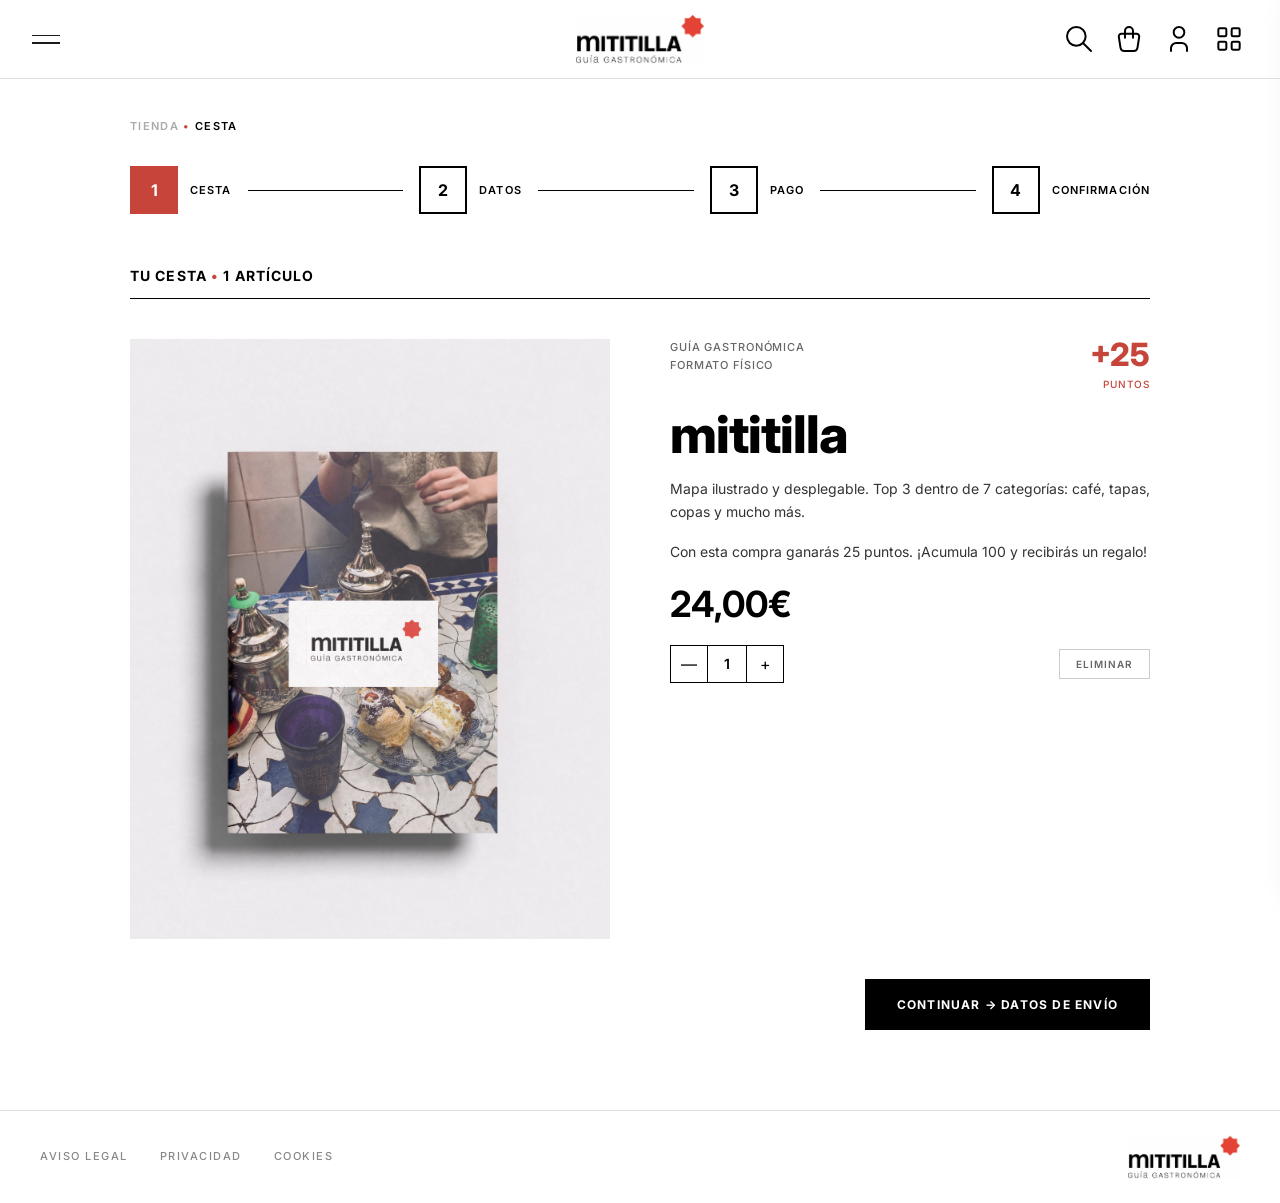
==== commit 223bbf1b: "imagenes checkout y avatar perfil" ====
--- a/cesta.html
+++ b/cesta.html
@@ -2,6 +2,7 @@
 <html lang="es">
 <head>
     <meta charset="utf-8" />
+    <link rel="icon" type="image/png" href="favicon.png" />
     <meta name="viewport" content="width=device-width, initial-scale=1" />
     <title>Tienda — Mititilla</title>
     <link href="https://fonts.googleapis.com/css2?family=Inter:wght@300;400;600;700;800&display=swap" rel="stylesheet">
@@ -593,8 +594,7 @@
 
             <div class="tk-cart-row">
                 <div class="tk-cart-img">
-                    <div class="tk-cart-img-placeholder"></div>
-                    <!-- Cuando tengas la foto del producto: <img src="producto.jpg" alt="Guía Mititilla"> -->
+                    <img src="mockup 2.jpg" alt="Guía Mititilla" style="width:100%; aspect-ratio:4/5; object-fit:cover; display:block;">
                 </div>
                 <div class="tk-cart-info">
                     <div class="tk-cart-header">
@@ -703,7 +703,7 @@
         <div id="tk-step-3" class="tk-step-content hidden">
 
             <div class="tk-pay-product">
-                <div class="tk-pay-img-placeholder"></div>
+                <img src="mockup 2.jpg" alt="Guía Mititilla" style="width:140px; height:140px; object-fit:cover; display:block;">
                 <div>
                     <p class="tk-pay-product-category">GUÍA GASTRONÓMICA<br>FORMATO FÍSICO</p>
                     <h2 class="tk-pay-product-brand">mititilla</h2>
@@ -792,7 +792,7 @@
             <hr class="tk-section-line">
 
             <div class="tk-confirm-product">
-                <div class="tk-confirm-product-img"></div>
+                <img src="mockup 2.jpg" alt="Guía Mititilla" style="width:100px; height:100px; object-fit:cover; display:block;">
                 <div>
                     <p class="tk-confirm-product-cat">GUÍA GASTRONÓMICA • FORMATO FÍSICO</p>
                     <h3 class="tk-confirm-product-brand">mititilla</h3>
--- a/styles.css
+++ b/styles.css
@@ -322,50 +322,9 @@
     pointer-events: none;
 }
 
-/* RESPONSIVE */
-@media (max-width: 960px) {
-    .hero {
-        grid-template-columns: 1fr;
-        gap: 32px;
-        padding: 0 24px;
-        margin-top: 32px;
-    }
-    .hero-desc { max-width: 100%; font-size: 18px; }
-    .eyebrow { font-size: 16px; }
-
-    .exclusive-section {
-        grid-template-columns: 1fr;
-        gap: 40px;
-        padding: 48px 32px;
-    }
-    .exclusive-left { padding-right: 0; }
-    .exclusive-right { align-items: center; padding-left: 0; }
-    .exclusive-desc { max-width: 100%; }
-}
-
-@media (max-width: 540px) {
-    .site-header { padding: 12px 16px; }
-    .logo { height: 38px; }
-    .header-icons { gap: 0; }
-    .icon-btn { padding: 5px; }
-    .icon-btn svg { width: 26px; height: 26px; }
-
-    .hero { padding: 0 16px; }
-    .hero-desc { font-size: 16px; }
-    .eyebrow { font-size: 13px; letter-spacing: 2px; }
-
-    .exclusive-section { padding: 36px 20px; }
-
-    .footer-nav { gap: 20px; }
-    .footer-nav a { font-size: 10px; }
-}
-
-
 /* =============================================
    MENÚ DESPLEGABLE MITITILLA
    ============================================= */
-
-@import url('https://fonts.googleapis.com/css2?family=Inter:wght@300;600&display=swap');
 
 :root {
     --mit-verde:   #5BAF96;
@@ -378,7 +337,6 @@
     --mit-ease:    cubic-bezier(0.76, 0, 0.24, 1);
 }
 
-/* Botón hamburguesa — izquierda del header */
 .mit-menu-toggle {
     justify-self: start;
     display: flex;
@@ -411,7 +369,6 @@
     transform: translateY(-3.75px) rotate(-45deg);
 }
 
-/* Overlay */
 .mit-overlay {
     position: fixed;
     inset: 0;
@@ -429,7 +386,6 @@
     transition: opacity var(--mit-dur) var(--mit-ease);
 }
 
-/* Panel */
 .mit-nav-panel {
     position: fixed;
     top: 0;
@@ -449,7 +405,6 @@
     transform: translateX(0);
 }
 
-/* Cabecera del panel */
 .mit-panel-head {
     display: flex;
     align-items: center;
@@ -471,7 +426,6 @@
 }
 .mit-panel-close:hover { opacity: 0.5; }
 
-/* Subnav */
 .mit-subnav {
     display: flex;
     gap: 24px;
@@ -502,7 +456,6 @@
     background: var(--mit-negro);
 }
 
-/* Título */
 .mit-panel-title {
     padding: 32px 28px 24px;
     flex-shrink: 0;
@@ -524,7 +477,6 @@
     line-height: 0;
 }
 
-/* Lista nav */
 .mit-nav-list {
     list-style: none;
     margin: 0;
@@ -570,7 +522,6 @@
 .mit-nav-list a.active { font-weight: 600; }
 .mit-nav-list li + li { border-top: 1px solid #f0f0f0; }
 
-/* Azulejos decorativos */
 .mit-panel-deco {
     flex-shrink: 0;
     padding: 0;
@@ -583,12 +534,6 @@
 }
 .mit-panel-deco svg { width: 100%; height: 100%; display: block; }
 
-@media (max-width: 520px) {
-    :root { --mit-ancho: 100vw; }
-    .mit-nav-list a { font-size: 22px; }
-}
-
-
 /* =============================================
    TIENDA
    ============================================= */
@@ -610,7 +555,6 @@
     margin: 0;
 }
 
-/* Sección producto */
 .product-section {
     display: grid;
     grid-template-columns: 1.1fr 0.9fr;
@@ -620,16 +564,15 @@
     padding: 0 80px;
 }
 
-/* Slideshow */
 .product-gallery {
     display: flex;
     flex-direction: column;
 }
 
-    .slideshow {
-        position: relative;
-        width: 100%;
-        aspect-ratio: 1 / 1;
+.slideshow {
+    position: relative;
+    width: 100%;
+    aspect-ratio: 1 / 1;
     overflow: hidden;
     background: #111;
     border-radius: 6px;
@@ -665,7 +608,6 @@
 }
 .slide-dot.active { background: var(--black); }
 
-/* Info producto */
 .product-info {
     display: flex;
     flex-direction: column;
@@ -712,7 +654,6 @@
     margin-bottom: 22px;
 }
 
-/* Selector de cantidad */
 .product-qty {
     display: inline-flex;
     align-items: stretch;
@@ -750,7 +691,6 @@
     border-right: 1px solid var(--border);
 }
 
-/* Botón añadir a la cesta */
 .add-to-cart-btn {
     display: flex;
     align-items: center;
@@ -772,7 +712,6 @@
 }
 .add-to-cart-btn:hover { opacity: 0.75; }
 
-/* Footer variante tienda */
 .site-footer--shop {
     display: flex;
     align-items: center;
@@ -841,9 +780,7 @@
 }
 .cart-modal-close:hover { opacity: 0.45; }
 
-.cart-item {
-    padding: 28px 0;
-}
+.cart-item { padding: 28px 0; }
 .cart-item-name {
     font-family: 'Inter', sans-serif;
     font-weight: 700;
@@ -911,7 +848,6 @@
 }
 .keep-shopping-btn:hover { color: var(--black); }
 
-/* Confirmación pedido */
 .order-confirmed {
     display: flex;
     flex-direction: column;
@@ -936,24 +872,6 @@
     font-size: 12px;
     color: var(--text-muted);
     letter-spacing: 1px;
-}
-
-/* Responsive tienda */
-@media (max-width: 900px) {
-    .product-section {
-        display: grid;
-        grid-template-columns: 1.1fr 0.9fr;
-        gap: 900px;
-        margin-top: 20px;
-    }
-    .shop-header { padding: 24px 32px 14px; }
-}
-@media (max-width: 540px) {
-    .shop-header  { padding: 20px 16px 12px; }
-    .product-section { padding: 0 16px 48px; }
-    .site-footer--shop { padding: 20px 16px; }
-    .footer-logo-img { height: 38px; }
-    .cart-modal-panel { padding: 28px 20px; width: 100vw; }
 }
 
 /* ═══════════════════════════════════════════════
@@ -993,10 +911,7 @@
     max-width: 760px;
     margin: 0 auto;
 }
-.mit-search-icon {
-    color: #aaa;
-    flex-shrink: 0;
-}
+.mit-search-icon { color: #aaa; flex-shrink: 0; }
 .mit-search-input {
     flex: 1;
     border: none;
@@ -1029,9 +944,7 @@
     transform: translateY(-20px);
     transition: transform 0.35s cubic-bezier(0.76, 0, 0.24, 1) 0.05s;
 }
-.mit-search-overlay.is-open .mit-search-results {
-    transform: translateY(0);
-}
+.mit-search-overlay.is-open .mit-search-results { transform: translateY(0); }
 
 .mit-search-result {
     display: flex;
@@ -1066,14 +979,6 @@
     padding: 24px 0;
 }
 
-@media (max-width: 540px) {
-    .mit-search-bar     { padding: 16px 20px; }
-    .mit-search-results { padding: 8px 20px 32px; }
-    .mit-search-input   { font-size: 18px; }
-    .mit-search-result-title { font-size: 16px; }
-}
-
-
 /* ═══════════════════════════════════════════
    PERFIL
    ═══════════════════════════════════════════ */
@@ -1177,20 +1082,15 @@
 }
 
 .sidenav-item:hover { background: #f5f5f5; }
-
 .sidenav-item.active {
     background: #f5f5f5;
     border-left-color: var(--red);
     font-weight: 600;
 }
-
 .sidenav-item--danger { color: var(--red); }
 .sidenav-item--danger svg { stroke: var(--red); }
 
-/* Main */
-.profile-main {
-    padding: 48px 64px;
-}
+.profile-main { padding: 48px 64px; }
 
 .profile-breadcrumb {
     font-family: 'Inter', sans-serif;
@@ -1211,7 +1111,6 @@
     margin-bottom: 40px;
 }
 
-/* Form */
 .profile-form {
     display: flex;
     flex-direction: column;
@@ -1256,7 +1155,6 @@
     transition: border-color 0.2s;
     background: var(--white);
 }
-
 .form-input:focus { border-color: var(--black); }
 
 .form-actions {
@@ -1314,7 +1212,6 @@
 }
 .btn-profile-danger:hover { opacity: 0.8; }
 
-/* Pedidos */
 .orders-list { display: flex; flex-direction: column; gap: 16px; max-width: 580px; }
 
 .order-card {
@@ -1322,41 +1219,17 @@
     border-radius: 8px;
     padding: 20px 24px;
 }
-
 .order-card-top {
     display: flex;
     justify-content: space-between;
     align-items: center;
     margin-bottom: 8px;
 }
-
-.order-card-ref {
-    font-family: 'Inter', sans-serif;
-    font-weight: 600;
-    font-size: 14px;
-}
-
-.order-card-status {
-    font-family: 'Inter', sans-serif;
-    font-size: 12px;
-    font-weight: 600;
-    color: var(--green);
-    letter-spacing: 0.5px;
-}
-
-.order-card-name {
-    font-family: 'Inter', sans-serif;
-    font-size: 15px;
-    margin-bottom: 4px;
-}
-
-.order-card-detail {
-    font-family: 'Inter', sans-serif;
-    font-size: 13px;
-    color: var(--text-muted);
-}
-
-/* Modals */
+.order-card-ref { font-family: 'Inter', sans-serif; font-weight: 600; font-size: 14px; }
+.order-card-status { font-family: 'Inter', sans-serif; font-size: 12px; font-weight: 600; color: var(--green); letter-spacing: 0.5px; }
+.order-card-name { font-family: 'Inter', sans-serif; font-size: 15px; margin-bottom: 4px; }
+.order-card-detail { font-family: 'Inter', sans-serif; font-size: 13px; color: var(--text-muted); }
+
 .profile-modal {
     position: fixed;
     inset: 0;
@@ -1366,7 +1239,6 @@
     align-items: center;
     justify-content: center;
 }
-
 .profile-modal-box {
     background: var(--white);
     border-radius: 12px;
@@ -1375,43 +1247,9 @@
     width: 90%;
     text-align: center;
 }
-
-.profile-modal-title {
-    font-family: 'Inter', sans-serif;
-    font-weight: 700;
-    font-size: 20px;
-    margin-bottom: 12px;
-}
-
-.profile-modal-desc {
-    font-family: 'Inter', sans-serif;
-    font-size: 14px;
-    color: var(--text-muted);
-    line-height: 1.6;
-    margin-bottom: 24px;
-}
-
-.profile-modal-actions {
-    display: flex;
-    gap: 12px;
-    justify-content: center;
-}
-
-/* Responsive */
-@media (max-width: 860px) {
-    .profile-layout { grid-template-columns: 1fr; }
-    .profile-sidebar { border-right: none; border-bottom: 1px solid var(--border); padding: 32px 24px; }
-    .profile-main { padding: 32px 24px; }
-    .form-row-2 { grid-template-columns: 1fr; }
-    .form-group--half { max-width: 100%; }
-}
-
-@media (max-width: 540px) {
-    .profile-section-title { font-size: 36px; letter-spacing: -1px; }
-    .profile-main { padding: 24px 16px; }
-    .form-actions { flex-direction: column; }
-    .btn-profile-primary, .btn-profile-secondary { width: 100%; text-align: center; }
-}
+.profile-modal-title { font-family: 'Inter', sans-serif; font-weight: 700; font-size: 20px; margin-bottom: 12px; }
+.profile-modal-desc { font-family: 'Inter', sans-serif; font-size: 14px; color: var(--text-muted); line-height: 1.6; margin-bottom: 24px; }
+.profile-modal-actions { display: flex; gap: 12px; justify-content: center; }
 
 .profile-section-title-img {
     width: 100%;
@@ -1425,10 +1263,7 @@
    PERFIL — DASHBOARD
    ═══════════════════════════════════════════ */
 
-.pf-dashboard {
-    max-width: 1100px; margin: 0 auto;
-    padding: 52px 40px 80px;
-}
+.pf-dashboard { max-width: 1100px; margin: 0 auto; padding: 52px 40px 80px; }
 
 .pf-hero {
     display: grid;
@@ -1444,32 +1279,11 @@
     border-radius: 10px;
 }
 
-.pf-breadcrumb {
-    font-size: 11px; font-weight: 600; letter-spacing: .1em;
-    color: #555; margin-bottom: 8px; text-transform: uppercase;
-}
-
-.pf-name {
-    font-size: clamp(36px, 4vw, 52px);
-    font-weight: 800; letter-spacing: -1.5px;
-    line-height: 1; margin-bottom: 14px; color: #000;
-}
-
-.pf-meta {
-    display: flex; gap: 20px; align-items: center;
-    margin-bottom: 16px; flex-wrap: wrap;
-}
-
-.pf-meta-item {
-    display: flex; align-items: center; gap: 5px;
-    font-size: 13px; font-weight: 400; color: #444;
-}
-
-.pf-bio {
-    font-size: 13px; font-weight: 300; line-height: 1.55;
-    color: #555; max-width: 360px; margin-bottom: 22px;
-}
-
+.pf-breadcrumb { font-size: 11px; font-weight: 600; letter-spacing: .1em; color: #555; margin-bottom: 8px; text-transform: uppercase; }
+.pf-name { font-size: clamp(36px, 4vw, 52px); font-weight: 800; letter-spacing: -1.5px; line-height: 1; margin-bottom: 14px; color: #000; }
+.pf-meta { display: flex; gap: 20px; align-items: center; margin-bottom: 16px; flex-wrap: wrap; }
+.pf-meta-item { display: flex; align-items: center; gap: 5px; font-size: 13px; font-weight: 400; color: #444; }
+.pf-bio { font-size: 13px; font-weight: 300; line-height: 1.55; color: #555; max-width: 360px; margin-bottom: 22px; }
 .pf-hero-actions { display: flex; gap: 10px; flex-wrap: wrap; }
 
 .pf-btn-edit {
@@ -1493,30 +1307,11 @@
 .pf-btn-new:hover { opacity: .6; }
 
 .pf-friends { padding-top: 32px; }
-
-.pf-friends-title {
-    font-size: 10px; font-weight: 700; letter-spacing: .1em;
-    color: #000; margin-bottom: 18px; text-transform: uppercase;
-}
-
+.pf-friends-title { font-size: 10px; font-weight: 700; letter-spacing: .1em; color: #000; margin-bottom: 18px; text-transform: uppercase; }
 .pf-friends-list { list-style: none; display: flex; flex-direction: column; gap: 14px; }
-
-.pf-friend-item {
-    display: flex; align-items: center; gap: 10px;
-    font-size: 12px; font-weight: 600;
-    letter-spacing: .04em; color: #000; text-transform: uppercase;
-}
-
-.pf-friend-avatar {
-    width: 44px; height: 44px; border-radius: 50%;
-    background: #d0d0d0; flex-shrink: 0;
-    overflow: hidden; display: block;
-}
-
-.pf-friend-avatar img {
-    width: 100%; height: 100%;
-    object-fit: cover; display: block;
-}
+.pf-friend-item { display: flex; align-items: center; gap: 10px; font-size: 12px; font-weight: 600; letter-spacing: .04em; color: #000; text-transform: uppercase; }
+.pf-friend-avatar { width: 44px; height: 44px; border-radius: 50%; background: #d0d0d0; flex-shrink: 0; overflow: hidden; display: block; }
+.pf-friend-avatar img { width: 100%; height: 100%; object-fit: cover; display: block; }
 
 .pf-stats {
     display: grid;
@@ -1529,134 +1324,218 @@
 }
 
 .pf-stat-boxes { display: grid; grid-template-columns: 1fr 1fr; gap: 6px; }
-
-.pf-stat-box {
-    background: #c64439; color: #fff;
-    padding: 14px 18px;
-    display: flex; flex-direction: column;
-    align-items: center; justify-content: center;
-    min-width: 90px; min-height: 78px;
-}
-
+.pf-stat-box { background: #c64439; color: #fff; padding: 14px 18px; display: flex; flex-direction: column; align-items: center; justify-content: center; min-width: 90px; min-height: 78px; }
 .pf-stat-num { font-size: 30px; font-weight: 800; line-height: 1; }
-
-.pf-stat-label {
-    font-size: 8px; font-weight: 700;
-    letter-spacing: .06em; margin-top: 4px;
-    text-transform: uppercase; text-align: center; line-height: 1.3;
-}
-
-.pf-progress-label {
-    font-size: 10px; font-weight: 700; letter-spacing: .1em;
-    color: #555; margin-bottom: 6px; text-transform: uppercase;
-}
-
-.pf-progress-num {
-    font-size: 54px; font-weight: 800; line-height: 1;
-    margin-bottom: 16px; letter-spacing: -2px; color: #000;
-}
-
+.pf-stat-label { font-size: 8px; font-weight: 700; letter-spacing: .06em; margin-top: 4px; text-transform: uppercase; text-align: center; line-height: 1.3; }
+
+.pf-progress-label { font-size: 10px; font-weight: 700; letter-spacing: .1em; color: #555; margin-bottom: 6px; text-transform: uppercase; }
+.pf-progress-num { font-size: 54px; font-weight: 800; line-height: 1; margin-bottom: 16px; letter-spacing: -2px; color: #000; }
 .pf-progress-num span { font-size: 26px; font-weight: 400; letter-spacing: -1px; }
-
-.pf-progress-bar-wrap {
-    position: relative; height: 10px;
-    background: #e0e0e0; border-radius: 5px; margin-bottom: 6px;
-}
-
-.pf-progress-bar {
-    position: absolute; left: 0; top: 0; bottom: 0;
-    background: #c64439; border-radius: 5px;
-}
-
+.pf-progress-bar-wrap { position: relative; height: 10px; background: #e0e0e0; border-radius: 5px; margin-bottom: 6px; }
+.pf-progress-bar { position: absolute; left: 0; top: 0; bottom: 0; background: #c64439; border-radius: 5px; }
 .pf-progress-scale { display: flex; justify-content: space-between; margin-bottom: 14px; }
 .pf-progress-scale span { font-size: 9px; color: #aaa; font-weight: 300; }
-
-.pf-progress-note {
-    display: flex; align-items: center; gap: 8px;
-    font-size: 12px; font-weight: 300; color: #555;
-    border: 1px solid var(--border); padding: 8px 14px; border-radius: 4px;
-}
+.pf-progress-note { display: flex; align-items: center; gap: 8px; font-size: 12px; font-weight: 300; color: #555; border: 1px solid var(--border); padding: 8px 14px; border-radius: 4px; }
 
 .pf-next-reward { text-align: right; }
-
-.pf-next-label {
-    font-size: 10px; font-weight: 700; letter-spacing: .08em;
-    color: #000; text-transform: uppercase; margin-bottom: 4px;
-}
-
+.pf-next-label { font-size: 10px; font-weight: 700; letter-spacing: .08em; color: #000; text-transform: uppercase; margin-bottom: 4px; }
 .pf-next-value { font-size: 12px; font-weight: 300; color: #555; }
 
-.pf-section-heading {
-    font-size: 17px; font-weight: 800;
-    letter-spacing: .01em; margin-bottom: 20px;
-    text-transform: uppercase; color: #000;
-}
-
+.pf-section-heading { font-size: 17px; font-weight: 800; letter-spacing: .01em; margin-bottom: 20px; text-transform: uppercase; color: #000; }
 .pf-rdot { color: #c64439; }
-
 .pf-pub-section { margin-bottom: 64px; }
-
 .pf-pub-grid { display: grid; grid-template-columns: repeat(3, 1fr); gap: 3px; }
-
 .pf-pub-cell { aspect-ratio: 1; overflow: hidden; background: #f0f0f0; }
-
 .pf-pub-cell img { width: 100%; height: 100%; object-fit: cover; display: block; }
-
-.pf-pub-cell--empty {
-    display: flex; align-items: center;
-    justify-content: center; color: #bbb;
-}
+.pf-pub-cell--empty { display: flex; align-items: center; justify-content: center; color: #bbb; }
 
 .pf-history-section { margin-bottom: 80px; }
-
 .pf-history-list { display: flex; flex-direction: column; gap: 10px; }
-
-.pf-history-item {
-    display: flex; align-items: center; gap: 18px;
-    padding: 18px 20px;
-    border: 1px solid var(--border); border-radius: 6px;
-}
-
+.pf-history-item { display: flex; align-items: center; gap: 18px; padding: 18px 20px; border: 1px solid var(--border); border-radius: 6px; }
 .pf-history-item--pending { opacity: .45; }
-
-.pf-history-icon {
-    width: 36px; height: 36px;
-    display: flex; align-items: center;
-    justify-content: center; flex-shrink: 0; color: #c64439;
-}
-
+.pf-history-icon { width: 36px; height: 36px; display: flex; align-items: center; justify-content: center; flex-shrink: 0; color: #c64439; }
 .pf-history-item--pending .pf-history-icon { color: #aaa; }
-
 .pf-history-text { flex: 1; }
-
-.pf-history-title {
-    font-size: 11px; font-weight: 700;
-    letter-spacing: .05em; text-transform: uppercase;
-    color: #000; margin-bottom: 3px;
-}
-
+.pf-history-title { font-size: 11px; font-weight: 700; letter-spacing: .05em; text-transform: uppercase; color: #000; margin-bottom: 3px; }
 .pf-history-date { font-size: 11px; font-weight: 300; color: #888; }
-
 .pf-history-points { text-align: right; flex-shrink: 0; }
-
-.pf-points-earned {
-    display: block; font-size: 22px;
-    font-weight: 800; color: #c64439; line-height: 1;
-}
-
+.pf-points-earned { display: block; font-size: 22px; font-weight: 800; color: #c64439; line-height: 1; }
 .pf-history-item--pending .pf-points-earned { font-size: 18px; color: #999; }
-
 .pf-points-total { font-size: 10px; font-weight: 300; color: #888; }
 
-@media (max-width: 900px) {
-    .pf-hero { grid-template-columns: 140px 1fr; }
+
+/* ═══════════════════════════════════════════════════════
+   RESPONSIVE — TABLET GRANDE  (≤ 1024px)
+   ═══════════════════════════════════════════════════════ */
+@media (max-width: 1024px) {
+    .hero {
+        gap: 48px;
+        padding: 0 40px;
+        margin-top: 36px;
+    }
+    .hero-left { margin-left: 0; }
+    .hero-img { height: 420px; }
+
+    .product-section { padding: 0 40px; gap: 48px; }
+    .shop-header { padding: 28px 40px 14px; }
+
+    .exclusive-section { padding: 52px 40px; }
+    .star-img { margin-left: 60px; width: 180px; }
+
+    .pf-dashboard { padding: 40px 28px 60px; }
+}
+
+/* ═══════════════════════════════════════════════════════
+   RESPONSIVE — TABLET  (≤ 768px)
+   ═══════════════════════════════════════════════════════ */
+@media (max-width: 768px) {
+    /* Header */
+    .site-header { padding: 12px 20px; }
+    .logo { height: 42px; }
+    .icon-btn svg { width: 28px; height: 28px; }
+
+    /* Hero */
+    .hero {
+        grid-template-columns: 1fr;
+        gap: 24px;
+        padding: 0 20px;
+        margin-top: 28px;
+    }
+    .hero-left { margin-left: 0; }
+    .hero-img { height: 320px; }
+    .hero-right { padding-top: 0; }
+    .eyebrow { font-size: 11px; white-space: normal; }
+    .hero-desc { max-width: 100%; font-size: 14px; }
+    .hero-title-img { max-width: 100%; }
+
+    /* Icon row */
+    .icon-row { margin-top: 40px; margin-bottom: 32px; }
+
+    /* Exclusive */
+    .exclusive-section {
+        grid-template-columns: 1fr;
+        padding: 40px 24px;
+        gap: 28px;
+        text-align: center;
+    }
+    .exclusive-left { padding-right: 0; display: flex; flex-direction: column; align-items: center; }
+    .exclusive-title-img { max-width: 260px; }
+    .exclusive-desc { max-width: 100%; }
+    .exclusive-center { order: -1; }
+    .star-img { width: 100px; margin-left: 0; }
+    .exclusive-right { align-items: center; padding-left: 0; }
+    .logo-img { width: 100%; max-width: 240px; margin-right: 0; margin-bottom: 0; }
+
+    /* Footer */
+    .footer-nav { gap: 24px; }
+    .site-footer--shop {
+        flex-direction: column;
+        gap: 20px;
+        padding: 24px 20px;
+        text-align: center;
+    }
+    .footer-nav--shop { justify-content: center; }
+
+    /* Tienda */
+    .shop-header { padding: 20px 20px 12px; }
+    .product-section {
+        grid-template-columns: 1fr;
+        gap: 32px;
+        padding: 0 20px 48px;
+        margin-top: 28px;
+        margin-bottom: 0;
+    }
+
+    /* Búsqueda */
+    .mit-search-bar { padding: 16px 20px; }
+    .mit-search-results { padding: 8px 20px 32px; }
+    .mit-search-input { font-size: 18px; }
+    .mit-search-result-title { font-size: 16px; }
+
+    /* Menú */
+    :root { --mit-ancho: 100vw; }
+
+    /* Cart modal */
+    .cart-modal-panel { width: 100vw; padding: 32px 24px; }
+
+    /* Perfil */
+    .profile-layout { grid-template-columns: 1fr; }
+    .profile-sidebar { border-right: none; border-bottom: 1px solid var(--border); padding: 28px 20px; }
+    .profile-main { padding: 28px 20px; }
+    .form-row-2 { grid-template-columns: 1fr; }
+    .form-group--half { max-width: 100%; }
+
+    /* Dashboard */
+    .pf-dashboard { padding: 28px 20px 60px; }
+    .pf-hero { grid-template-columns: 120px 1fr; gap: 20px; }
     .pf-friends { display: none; }
-    .pf-stats { grid-template-columns: 1fr; gap: 32px; }
+    .pf-stats { grid-template-columns: 1fr; gap: 28px; }
     .pf-next-reward { text-align: left; }
-}
-
-@media (max-width: 600px) {
-    .pf-dashboard { padding: 32px 20px 60px; }
-    .pf-hero { grid-template-columns: 1fr; gap: 20px; }
-    .pf-progress-num { font-size: 40px; }
+    .pf-pub-grid { grid-template-columns: repeat(3, 1fr); }
+}
+
+/* ═══════════════════════════════════════════════════════
+   RESPONSIVE — MÓVIL  (≤ 480px)
+   ═══════════════════════════════════════════════════════ */
+@media (max-width: 480px) {
+    /* Header */
+    .site-header { padding: 10px 14px; }
+    .logo { height: 36px; }
+    .header-icons { gap: 0; }
+    .icon-btn { padding: 5px; }
+    .icon-btn svg { width: 24px; height: 24px; }
+
+    /* Hero */
+    .hero { padding: 0 14px; margin-top: 20px; gap: 20px; }
+    .hero-img { height: 240px; }
+    .eyebrow { font-size: 10px; letter-spacing: 1.2px; }
+    .hero-desc { font-size: 13px; }
+    .cta-btn { width: 100%; justify-content: center; font-size: 12px; padding: 12px 16px; }
+
+    /* Icon row */
+    .icon-row { margin-top: 28px; margin-bottom: 24px; }
+
+    /* Exclusive */
+    .exclusive-section { padding: 32px 14px; gap: 20px; }
+    .exclusive-eyebrow { font-size: 9px; }
+    .star-img { width: 80px; }
+    .logo-img { max-width: 180px; }
+    .perfiles-btn { font-size: 10px; padding: 10px 16px; }
+
+    /* Footer */
+    .footer-nav { gap: 16px; }
+    .footer-nav a { font-size: 10px; }
+    .site-footer--shop { padding: 18px 14px; }
+    .footer-logo-img { height: 34px; }
+
+    /* Tienda */
+    .shop-header { padding: 16px 14px 10px; }
+    .product-section { padding: 0 14px 40px; margin-top: 16px; }
+    .product-name { font-size: 34px; }
+    .product-price { font-size: 30px; }
+
+    /* Búsqueda */
+    .mit-search-bar { padding: 14px 14px; }
+    .mit-search-results { padding: 8px 14px 28px; }
+    .mit-search-input { font-size: 17px; }
+
+    /* Cart modal */
+    .cart-modal-panel { padding: 24px 16px; }
+
+    /* Perfil */
+    .profile-main { padding: 20px 14px; }
+    .profile-section-title { font-size: 32px; letter-spacing: -1px; }
+    .form-actions { flex-direction: column; }
+    .btn-profile-primary,
+    .btn-profile-secondary,
+    .btn-profile-danger { width: 100%; text-align: center; }
+
+    /* Dashboard */
+    .pf-dashboard { padding: 20px 14px 48px; }
+    .pf-hero { grid-template-columns: 1fr; gap: 16px; }
+    .pf-name { font-size: 30px; }
+    .pf-progress-num { font-size: 36px; }
+    .pf-pub-grid { grid-template-columns: repeat(2, 1fr); }
+    .pf-history-item { padding: 14px 12px; gap: 12px; }
+    .pf-points-earned { font-size: 18px; }
 }
